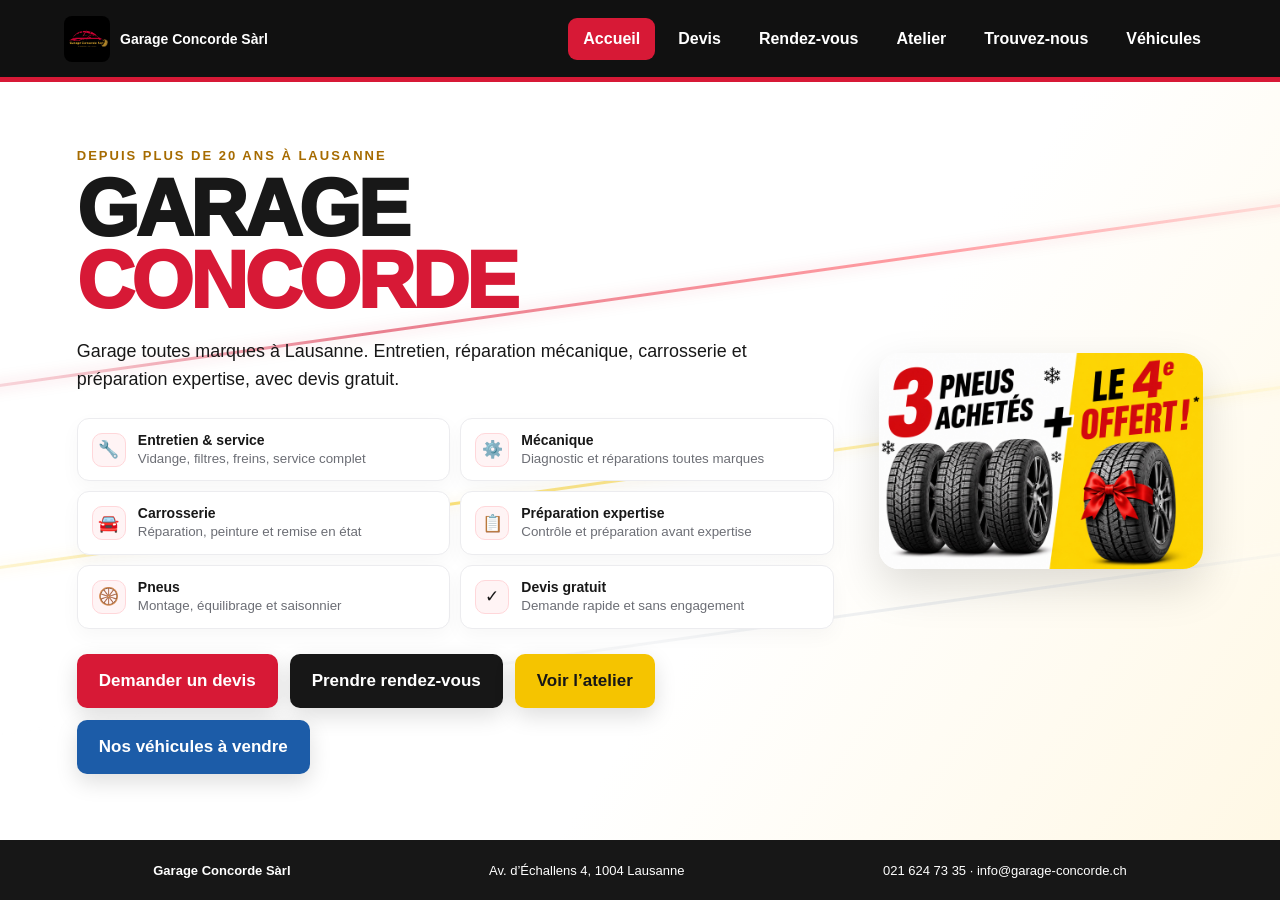
==== index.html @ 91798674 "Add files via upload" ====
<!doctype html>
<html lang="fr"><head><meta charset="utf-8"><meta name="viewport" content="width=device-width,initial-scale=1">
<title>Garage Concorde Sàrl | Lausanne</title><link rel="stylesheet" href="styles.css"></head>
<body>
<header class="site-header">
  <a class="brand" href="index.html"><img src="logo.jpeg" alt="Garage Concorde"><span>Garage Concorde Sàrl</span></a>
  <nav><a class="active" href="index.html">Accueil</a><a href="devis.html">Devis</a><a href="rendez-vous.html">Rendez-vous</a><a href="atelier.html">Atelier</a><a href="trouvez-nous.html">Trouvez-nous</a><a href="https://www.autoscout24.ch/fr/s/seller-1173342" target="_blank" rel="noopener">Véhicules</a></nav>
</header>

<main class="home">
  <section class="hero">
    <div class="light-lines" aria-hidden="true">
      <span class="light-line red-line"></span>
      <span class="light-line gold-line"></span>
      <span class="light-line white-line"></span>
    </div>

    <div class="hero-copy">
      <div class="kicker">DEPUIS PLUS DE 20 ANS À LAUSANNE</div>
      <h1>GARAGE <span>CONCORDE</span></h1>
      <p>Garage toutes marques à Lausanne. Entretien, réparation mécanique, carrosserie et préparation expertise, avec devis gratuit.</p>
      <div class="services-pro">
        <div class="service-pro"><span class="service-icon">🔧</span><div><strong>Entretien & service</strong><small>Vidange, filtres, freins, service complet</small></div></div>
        <div class="service-pro"><span class="service-icon">⚙️</span><div><strong>Mécanique</strong><small>Diagnostic et réparations toutes marques</small></div></div>
        <div class="service-pro"><span class="service-icon">🚘</span><div><strong>Carrosserie</strong><small>Réparation, peinture et remise en état</small></div></div>
        <div class="service-pro"><span class="service-icon">📋</span><div><strong>Préparation expertise</strong><small>Contrôle et préparation avant expertise</small></div></div>
        <div class="service-pro"><span class="service-icon">🛞</span><div><strong>Pneus</strong><small>Montage, équilibrage et saisonnier</small></div></div>
        <div class="service-pro"><span class="service-icon">✓</span><div><strong>Devis gratuit</strong><small>Demande rapide et sans engagement</small></div></div>
      </div>
      <div class="actions">
        <a class="big red" href="devis.html">Demander un devis</a>
        <a class="big dark" href="rendez-vous.html">Prendre rendez-vous</a>
        <a class="big gold" href="atelier.html">Voir l’atelier</a><a class="big autoscout" href="https://www.autoscout24.ch/fr/s/seller-1173342" target="_blank" rel="noopener">Nos véhicules à vendre</a>
      </div>
    </div>

    <aside class="promo"><img src="promo_pneus.jpeg" alt="Offre pneus"></aside>
  </section>
</main>

<footer><b>Garage Concorde Sàrl</b><span>Av. d’Échallens 4, 1004 Lausanne</span><span>021 624 73 35 · info@garage-concorde.ch</span></footer>
</body></html>
---- styles.css ----
*{box-sizing:border-box}html,body{margin:0;font-family:Arial,Helvetica,sans-serif;color:#181818;background:#fff}
.site-header{height:82px;display:flex;align-items:center;justify-content:space-between;padding:0 max(5vw,22px);background:#111;border-bottom:5px solid #d71936;position:relative;z-index:10}
.brand{display:flex;align-items:center;gap:10px;text-decoration:none;color:#fff;font-weight:800;font-size:14px}.brand img{width:46px;height:46px;object-fit:contain;border-radius:8px}.brand span{white-space:nowrap}
nav{display:flex;gap:8px}nav a{color:#fff;text-decoration:none;font-weight:800;padding:12px 15px;border-radius:9px;transition:.2s}nav a:hover,nav a.active{background:#d71936}
.home{min-height:calc(100vh - 142px);overflow:hidden}.hero{min-height:calc(100vh - 142px);position:relative;display:grid;grid-template-columns:minmax(0,1.4fr) minmax(240px,.6fr);gap:45px;align-items:center;padding:48px max(6vw,25px);background:linear-gradient(125deg,#fff 0%,#fff 60%,#fff8e5 100%)}
.hero-copy{position:relative;z-index:2;max-width:850px}.kicker{font-size:13px;letter-spacing:2px;color:#a66b00;font-weight:900;margin-bottom:10px}.hero h1{font-size:clamp(42px,6.2vw,88px);line-height:.9;margin:0 0 22px;font-weight:950;letter-spacing:-3px}.hero h1 span{display:block;color:#d71936}.hero p{font-size:clamp(16px,1.4vw,20px);line-height:1.55;max-width:760px}
.features{display:grid;grid-template-columns:repeat(2,minmax(160px,1fr));gap:10px;margin:25px 0}.features b{padding:13px 15px;background:#fff;border:1px solid #eee;border-radius:10px;box-shadow:0 6px 18px #0000000c}
.actions{display:flex;gap:12px;flex-wrap:wrap;margin-top:25px}.big{font-size:17px;font-weight:900;padding:17px 22px;border-radius:10px;text-decoration:none;box-shadow:0 8px 22px #0002;transition:.2s}.big:hover{transform:translateY(-2px)}.red{background:#d71936;color:#fff}.dark{background:#171717;color:#fff}.gold{background:#f5c400;color:#171717}
.promo{position:relative;z-index:2;display:flex;justify-content:center}.promo img{width:min(100%,390px);max-height:390px;object-fit:contain;border-radius:20px;box-shadow:0 18px 45px #0002;background:#fff}
.decor{position:absolute;inset:0;overflow:hidden;pointer-events:none;opacity:.09}.gear{position:absolute;font-size:130px;animation:spin 22s linear infinite}.gear-a{right:37%;top:7%}.gear-b{left:2%;bottom:0;font-size:90px;animation-direction:reverse}.wheel{position:absolute;width:115px;height:115px;border:15px solid #111;border-radius:50%;box-shadow:inset 0 0 0 5px #d71936;animation:spin 14s linear infinite}.wheel:after{content:"";position:absolute;inset:28px;border:7px dashed #111;border-radius:50%}.wheel-a{right:5%;bottom:4%}.wheel-b{right:30%;bottom:-40px;width:85px;height:85px}.wrench{position:absolute;right:45%;bottom:15%;font-size:75px;animation:sway 5s ease-in-out infinite}
@keyframes spin{to{transform:rotate(360deg)}}@keyframes sway{0%,100%{transform:rotate(-12deg)}50%{transform:rotate(12deg)}}
footer{min-height:60px;background:#171717;color:#fff;display:flex;align-items:center;justify-content:space-around;gap:20px;padding:16px 5vw;font-size:13px}
.page{padding:50px max(6vw,25px);min-height:calc(100vh - 142px)}.page h1{font-size:48px;margin:5px 0}.page h2{margin-top:48px;font-size:28px}.gallery{display:grid;gap:20px}.gallery.workshop{grid-template-columns:repeat(3,1fr)}.gallery.team{grid-template-columns:repeat(4,1fr)}.gallery img{width:100%;height:310px;object-fit:cover;border-radius:18px;box-shadow:0 10px 30px #0002}.gallery.team img{height:380px;object-position:center top}
@media(max-width:800px){
 .site-header{height:auto;min-height:76px;padding:10px 14px;align-items:flex-start}.brand span{font-size:11px}.brand img{width:38px;height:38px}nav{gap:2px;flex-wrap:wrap;justify-content:flex-end}nav a{font-size:12px;padding:8px 7px}
 .hero{grid-template-columns:1fr;gap:24px;padding:34px 20px;min-height:auto}.hero h1{font-size:49px;letter-spacing:-2px}.hero p{font-size:16px}.features{grid-template-columns:1fr 1fr}.features b{font-size:13px;padding:10px}.promo img{max-height:210px}.actions{display:grid;grid-template-columns:1fr}.big{text-align:center;font-size:16px;padding:16px}.decor{opacity:.055}
 footer{flex-direction:column;text-align:center}.gallery.workshop,.gallery.team{grid-template-columns:1fr 1fr}.gallery img,.gallery.team img{height:270px}
}
@media(max-width:480px){.brand span{display:none}.hero h1{font-size:43px}.gallery.workshop,.gallery.team{grid-template-columns:1fr}.gallery img,.gallery.team img{height:auto}}
@media(prefers-reduced-motion:reduce){.gear,.wheel,.wrench{animation:none}}


/* V4 - animation automobile professionnelle, discrète */
.pro-motion{position:absolute;inset:0;overflow:hidden;pointer-events:none;opacity:.10}
.rotor{position:absolute;border:8px solid #161616;border-radius:50%;box-shadow:
inset 0 0 0 8px #d71936,
inset 0 0 0 22px transparent,
0 0 0 1px rgba(0,0,0,.15);
animation:rotorSpin 28s linear infinite}
.rotor:before{content:"";position:absolute;inset:19%;border:4px dashed #161616;border-radius:50%}
.rotor:after{content:"";position:absolute;inset:39%;background:#161616;border-radius:50%}
.rotor span{position:absolute;left:50%;top:50%;width:74%;height:5px;background:#161616;transform:translate(-50%,-50%)}
.rotor-one{width:260px;height:260px;right:35%;top:8%}
.rotor-two{width:160px;height:160px;left:2%;bottom:5%;animation-direction:reverse;animation-duration:34s}
.diag-line{position:absolute;left:-20%;right:-20%;top:61%;height:2px;background:linear-gradient(90deg,transparent,#d71936,#f5c400,#d71936,transparent);animation:scanMove 9s ease-in-out infinite}
.pulse{position:absolute;width:9px;height:9px;border-radius:50%;background:#d71936;box-shadow:0 0 0 0 rgba(215,25,54,.28);animation:pulse 4s ease-out infinite}
.p1{right:27%;top:34%}.p2{right:43%;top:70%;animation-delay:1.4s}.p3{left:18%;top:22%;animation-delay:2.6s}
@keyframes rotorSpin{to{transform:rotate(360deg)}}
@keyframes scanMove{0%,100%{transform:translateY(-45px);opacity:.25}50%{transform:translateY(45px);opacity:.7}}
@keyframes pulse{0%{box-shadow:0 0 0 0 rgba(215,25,54,.32)}70%{box-shadow:0 0 0 35px rgba(215,25,54,0)}100%{box-shadow:0 0 0 0 rgba(215,25,54,0)}}

.video-note{color:#666;max-width:800px}
.video-grid{display:grid;grid-template-columns:repeat(3,1fr);gap:18px;margin-top:18px}
.video-placeholder{min-height:250px;border-radius:18px;background:linear-gradient(145deg,#151515,#292929);color:#fff;display:flex;flex-direction:column;align-items:center;justify-content:center;gap:9px;box-shadow:0 10px 28px #0002}
.video-placeholder .play{width:64px;height:64px;border-radius:50%;display:grid;place-items:center;background:#d71936;font-size:23px;padding-left:4px}
.video-placeholder span{font-size:13px;color:#ccc}
@media(max-width:800px){
  .pro-motion{opacity:.05}
  .rotor-one{width:180px;height:180px;right:-35px;top:11%}
  .rotor-two{width:110px;height:110px;left:-25px;bottom:10%}
  .video-grid{grid-template-columns:1fr}
}
@media(prefers-reduced-motion:reduce){
  .rotor,.diag-line,.pulse{animation:none}
}

.social-card{text-decoration:none;transition:transform .25s ease,box-shadow .25s ease}
.social-card:hover{transform:translateY(-5px);box-shadow:0 16px 36px #0004}
.social-videos{grid-template-columns:repeat(4,1fr)}
@media(max-width:1050px){.social-videos{grid-template-columns:repeat(2,1fr)}}
@media(max-width:650px){.social-videos{grid-template-columns:1fr}.video-placeholder{min-height:210px}}

/* V6 - circuit automobile discret */
.pro-motion{display:none!important}
.circuit-motion{position:absolute;inset:0;pointer-events:none;overflow:hidden;opacity:.12}
.track-svg{position:absolute;inset:0;width:100%;height:100%}
.track-shadow{fill:none;stroke:#111;stroke-width:22;stroke-linecap:round;opacity:.16}
.track-line{fill:none;stroke:#d71936;stroke-width:3;stroke-dasharray:12 18;stroke-linecap:round}
.mini-car{position:absolute;font-size:30px;filter:grayscale(.25);opacity:.78}
.car1{animation:circuitCar1 18s linear infinite}
.car2{animation:circuitCar2 23s linear infinite}
.car3{animation:circuitCar3 28s linear infinite}
@keyframes circuitCar1{
  0%{left:2%;top:69%;transform:rotate(-18deg)}
  25%{left:24%;top:35%;transform:rotate(-10deg)}
  50%{left:48%;top:54%;transform:rotate(18deg)}
  75%{left:70%;top:75%;transform:rotate(-8deg)}
  100%{left:94%;top:31%;transform:rotate(-24deg)}
}
@keyframes circuitCar2{
  0%{left:8%;top:72%;transform:rotate(-18deg)}
  25%{left:30%;top:38%;transform:rotate(-7deg)}
  50%{left:53%;top:57%;transform:rotate(17deg)}
  75%{left:74%;top:72%;transform:rotate(-10deg)}
  100%{left:96%;top:30%;transform:rotate(-25deg)}
}
@keyframes circuitCar3{
  0%{left:0;top:74%;transform:rotate(-20deg)}
  25%{left:20%;top:39%;transform:rotate(-6deg)}
  50%{left:45%;top:53%;transform:rotate(15deg)}
  75%{left:68%;top:77%;transform:rotate(-7deg)}
  100%{left:92%;top:33%;transform:rotate(-23deg)}
}
@media(max-width:800px){
  .circuit-motion{opacity:.07}
  .mini-car{font-size:22px}
}
@media(prefers-reduced-motion:reduce){
  .mini-car{animation:none}
}


/* V7 - optimisation téléphone */
@media(max-width:700px){
  body{overflow-x:hidden}
  .site-header{
    position:sticky;top:0;
    padding:10px 12px;
    min-height:72px;
    display:grid;
    grid-template-columns:auto 1fr;
    gap:10px;
    align-items:center
  }
  .brand{gap:8px}
  .brand img{width:40px;height:40px}
  .brand span{font-size:11px;line-height:1.1}
  nav{
    display:flex;
    gap:4px;
    overflow-x:auto;
    white-space:nowrap;
    padding-bottom:2px;
    -webkit-overflow-scrolling:touch
  }
  nav::-webkit-scrollbar{display:none}
  nav a{
    flex:0 0 auto;
    font-size:11px;
    padding:8px 9px;
    border-radius:8px
  }

  .hero{
    display:block;
    min-height:auto;
    padding:24px 16px 120px;
    background:linear-gradient(145deg,#fff 0%,#fff 78%,#fff4cf 100%)
  }
  .hero-copy{max-width:none}
  .kicker{font-size:11px;letter-spacing:1.2px}
  .hero h1{
    font-size:42px;
    line-height:.94;
    letter-spacing:-1.6px;
    margin:8px 0 16px
  }
  .hero p{font-size:15px;line-height:1.45}
  .features{
    grid-template-columns:1fr 1fr;
    gap:8px;
    margin:18px 0
  }
  .features b{
    font-size:12px;
    padding:10px 8px;
    border-radius:8px
  }
  .actions{
    display:grid;
    grid-template-columns:1fr;
    gap:10px;
    margin-top:18px
  }
  .big{
    width:100%;
    text-align:center;
    font-size:15px;
    padding:15px 14px
  }
  .promo{
    margin-top:20px
  }
  .promo img{
    width:100%;
    max-height:220px;
    object-fit:contain
  }

  .circuit-motion{opacity:.04}
  .mini-car{font-size:18px}

  footer{
    flex-direction:column;
    text-align:center;
    gap:8px;
    padding:18px 14px;
    font-size:12px
  }

  .page,
  .quote-wrap,
  .booking-wrap,
  .find-wrap{
    padding:28px 14px!important
  }

  .page h1,
  .quote-card h1,
  .booking-card h1{
    font-size:38px!important
  }
  .page h2{font-size:24px}

  .gallery.workshop,
  .gallery.team{
    grid-template-columns:1fr!important
  }
  .gallery img,
  .gallery.team img{
    height:auto!important;
    max-height:none;
    object-fit:cover
  }

  .video-grid,
  .social-videos{
    grid-template-columns:1fr!important
  }

  .quote-grid,
  .booking-grid,
  .find-grid{
    grid-template-columns:1fr!important
  }

  .quote-card,
  .info-card,
  .booking-card,
  .contact-card,
  .social-card-box{
    padding:20px!important
  }

  .form-grid{
    grid-template-columns:1fr!important
  }
  .field.full{grid-column:auto!important}

  input,textarea,select{
    font-size:16px!important
  }

  .map-card iframe{
    height:300px!important
  }

  .social-links{gap:10px}
  .social-link{
    padding:14px 15px!important;
    font-size:14px
  }
}

@media(max-width:420px){
  .site-header{
    grid-template-columns:1fr;
    align-items:start
  }
  .brand span{display:block}
  nav{width:100%}
  .hero h1{font-size:36px}
  .features{grid-template-columns:1fr}
  .promo img{max-height:190px}
}


/* V8 - prestations professionnelles, lignes lumineuses et AutoScout24 */
.circuit-motion,.mini-car,.track-svg{display:none!important}
.light-lines{position:absolute;inset:0;overflow:hidden;pointer-events:none;z-index:0}
.light-line{position:absolute;left:-15%;width:130%;height:3px;border-radius:999px;filter:blur(.2px);opacity:.55;transform:rotate(-8deg);animation:glideLine 9s ease-in-out infinite}
.red-line{top:28%;background:linear-gradient(90deg,transparent,#d71936,#ff4b55,transparent);box-shadow:0 0 15px rgba(215,25,54,.45)}
.gold-line{top:52%;background:linear-gradient(90deg,transparent,#f5c400,#ffe46c,transparent);box-shadow:0 0 15px rgba(245,196,0,.38);animation-delay:1.8s}
.white-line{top:74%;background:linear-gradient(90deg,transparent,#fff,#dfe3e8,transparent);box-shadow:0 0 18px rgba(255,255,255,.8);animation-delay:3.2s}
@keyframes glideLine{
  0%,100%{transform:translateX(-3%) rotate(-8deg);opacity:.25}
  50%{transform:translateX(3%) rotate(-8deg);opacity:.62}
}
.services-pro{display:grid;grid-template-columns:repeat(2,minmax(0,1fr));gap:10px;margin:24px 0}
.service-pro{display:flex;gap:12px;align-items:center;background:#fff;border:1px solid #ececef;border-radius:12px;padding:13px 14px;box-shadow:0 7px 20px rgba(0,0,0,.035)}
.service-pro strong{display:block;font-size:14px}
.service-pro small{display:block;color:#6c6e75;margin-top:3px;line-height:1.25}
.service-icon{width:34px;height:34px;min-width:34px;border-radius:10px;display:grid;place-items:center;background:#fff4f5;border:1px solid #ffd7da;font-size:17px}
.autoscout{background:#1c5ca8;color:#fff}
.success-message{background:#eaf8ee;border:1px solid #9bd5aa;color:#1f6c34;border-radius:10px;padding:15px 17px;margin:16px 0;font-weight:800}

@media(max-width:700px){
  .light-line{height:2px;opacity:.24}
  .services-pro{grid-template-columns:1fr}
  .service-pro{padding:11px 12px}
  .service-pro strong{font-size:13px}
  .service-pro small{font-size:11px}
  .service-icon{width:31px;height:31px;min-width:31px;font-size:15px}
  .autoscout{width:100%;text-align:center}
}
@media(prefers-reduced-motion:reduce){
  .light-line{animation:none}
}
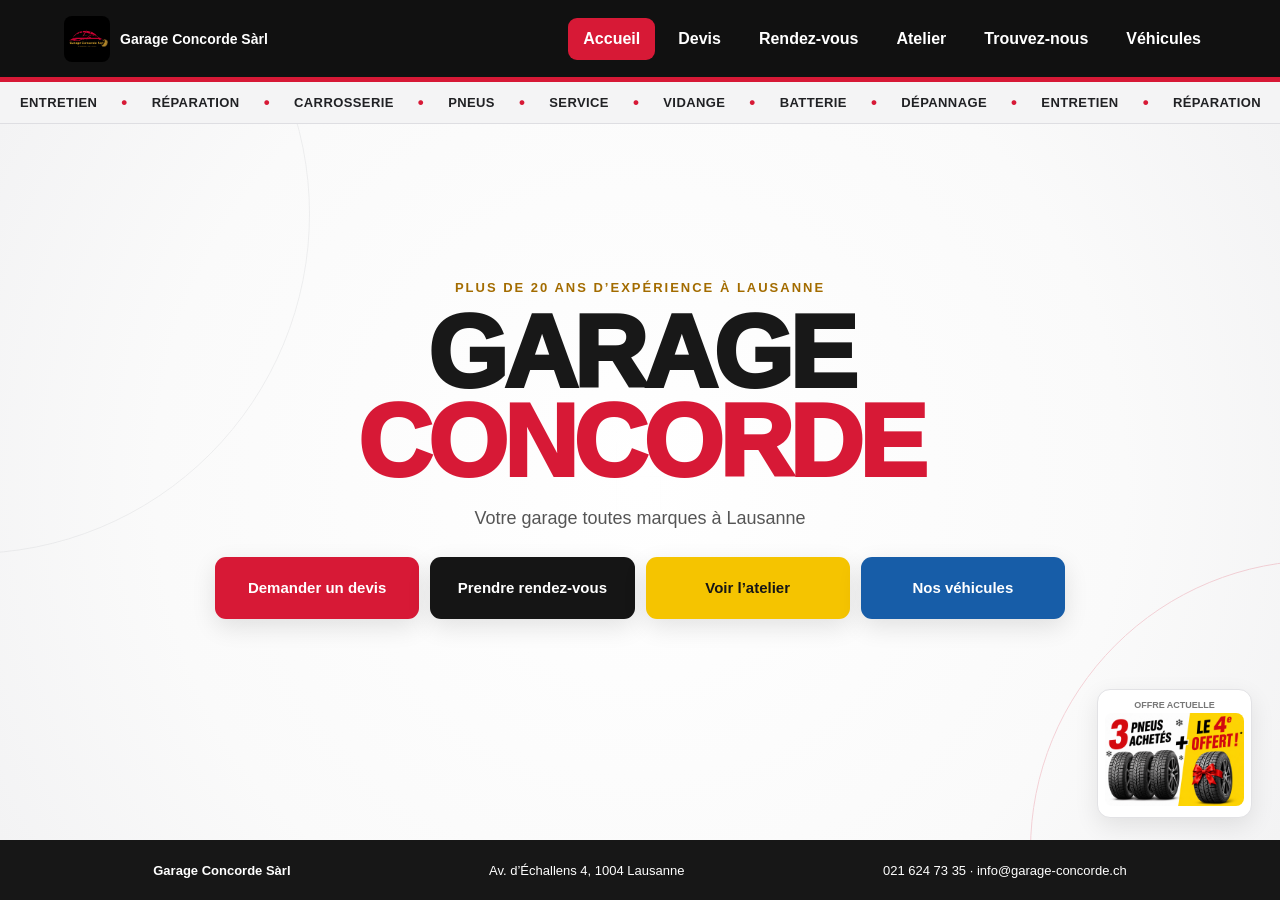
==== commit a5bdefbe: "Add files via upload" ====
--- a/index.html
+++ b/index.html
@@ -7,36 +7,44 @@
   <nav><a class="active" href="index.html">Accueil</a><a href="devis.html">Devis</a><a href="rendez-vous.html">Rendez-vous</a><a href="atelier.html">Atelier</a><a href="trouvez-nous.html">Trouvez-nous</a><a href="https://www.autoscout24.ch/fr/s/seller-1173342" target="_blank" rel="noopener">Véhicules</a></nav>
 </header>
 
-<main class="home">
-  <section class="hero">
-    <div class="light-lines" aria-hidden="true">
-      <span class="light-line red-line"></span>
-      <span class="light-line gold-line"></span>
-      <span class="light-line white-line"></span>
+
+<main class="home-v9">
+  <div class="service-ticker" aria-label="Prestations Garage Concorde">
+    <div class="ticker-track">
+      <span>Entretien</span><i>•</i><span>Réparation</span><i>•</i><span>Carrosserie</span><i>•</i>
+      <span>Pneus</span><i>•</i><span>Service</span><i>•</i><span>Vidange</span><i>•</i>
+      <span>Batterie</span><i>•</i><span>Dépannage</span><i>•</i>
+      <span>Entretien</span><i>•</i><span>Réparation</span><i>•</i><span>Carrosserie</span><i>•</i>
+      <span>Pneus</span><i>•</i><span>Service</span><i>•</i><span>Vidange</span><i>•</i>
+      <span>Batterie</span><i>•</i><span>Dépannage</span>
+    </div>
+  </div>
+
+  <section class="hero-v9">
+    <div class="pro-bg" aria-hidden="true">
+      <div class="arc arc1"></div><div class="arc arc2"></div>
+      <div class="grid-glow"></div>
     </div>
 
-    <div class="hero-copy">
-      <div class="kicker">DEPUIS PLUS DE 20 ANS À LAUSANNE</div>
+    <div class="hero-center">
+      <div class="experience">PLUS DE 20 ANS D’EXPÉRIENCE À LAUSANNE</div>
       <h1>GARAGE <span>CONCORDE</span></h1>
-      <p>Garage toutes marques à Lausanne. Entretien, réparation mécanique, carrosserie et préparation expertise, avec devis gratuit.</p>
-      <div class="services-pro">
-        <div class="service-pro"><span class="service-icon">🔧</span><div><strong>Entretien & service</strong><small>Vidange, filtres, freins, service complet</small></div></div>
-        <div class="service-pro"><span class="service-icon">⚙️</span><div><strong>Mécanique</strong><small>Diagnostic et réparations toutes marques</small></div></div>
-        <div class="service-pro"><span class="service-icon">🚘</span><div><strong>Carrosserie</strong><small>Réparation, peinture et remise en état</small></div></div>
-        <div class="service-pro"><span class="service-icon">📋</span><div><strong>Préparation expertise</strong><small>Contrôle et préparation avant expertise</small></div></div>
-        <div class="service-pro"><span class="service-icon">🛞</span><div><strong>Pneus</strong><small>Montage, équilibrage et saisonnier</small></div></div>
-        <div class="service-pro"><span class="service-icon">✓</span><div><strong>Devis gratuit</strong><small>Demande rapide et sans engagement</small></div></div>
-      </div>
-      <div class="actions">
-        <a class="big red" href="devis.html">Demander un devis</a>
-        <a class="big dark" href="rendez-vous.html">Prendre rendez-vous</a>
-        <a class="big gold" href="atelier.html">Voir l’atelier</a><a class="big autoscout" href="https://www.autoscout24.ch/fr/s/seller-1173342" target="_blank" rel="noopener">Nos véhicules à vendre</a>
+      <p>Votre garage toutes marques à Lausanne</p>
+      <div class="main-actions">
+        <a class="main-btn red" href="devis.html">Demander un devis</a>
+        <a class="main-btn black" href="rendez-vous.html">Prendre rendez-vous</a>
+        <a class="main-btn gold" href="atelier.html">Voir l’atelier</a>
+        <a class="main-btn blue" href="https://www.autoscout24.ch/fr/s/seller-1173342" target="_blank" rel="noopener">Nos véhicules</a>
       </div>
     </div>
 
-    <aside class="promo"><img src="promo_pneus.jpeg" alt="Offre pneus"></aside>
+    <aside class="promo-v9">
+      <span>OFFRE ACTUELLE</span>
+      <img src="promo_pneus.jpeg" alt="Promotion Garage Concorde">
+    </aside>
   </section>
 </main>
 
+
 <footer><b>Garage Concorde Sàrl</b><span>Av. d’Échallens 4, 1004 Lausanne</span><span>021 624 73 35 · info@garage-concorde.ch</span></footer>
 </body></html>
--- a/styles.css
+++ b/styles.css
@@ -297,3 +297,53 @@
 @media(prefers-reduced-motion:reduce){
   .light-line{animation:none}
 }
+
+/* V9 - accueil centré professionnel */
+.home-v9{background:#fff;min-height:calc(100vh - 142px);overflow:hidden}
+.service-ticker{height:42px;background:#f4f4f5;border-bottom:1px solid #dedee2;overflow:hidden;display:flex;align-items:center;white-space:nowrap}
+.ticker-track{display:inline-flex;align-items:center;gap:24px;min-width:max-content;padding-left:20px;animation:tickerMove 28s linear infinite;font-size:13px;font-weight:900;color:#202124;text-transform:uppercase;letter-spacing:.4px}
+.ticker-track i{font-style:normal;color:#d71936;font-size:17px}
+@keyframes tickerMove{from{transform:translateX(0)}to{transform:translateX(-50%)}}
+
+.hero-v9{position:relative;min-height:calc(100vh - 184px);display:flex;align-items:center;justify-content:center;padding:45px 25px 110px;background:radial-gradient(circle at center,#fff 0%,#fafafa 66%,#f3f3f4 100%);overflow:hidden}
+.hero-center{position:relative;z-index:3;text-align:center;width:min(850px,100%)}
+.experience{color:#a36c00;font-size:13px;font-weight:900;letter-spacing:2px;margin-bottom:14px}
+.hero-center h1{font-size:clamp(58px,8vw,105px);line-height:.86;margin:0;letter-spacing:-4px;font-weight:950}
+.hero-center h1 span{display:block;color:#d71936}
+.hero-center p{font-size:18px;color:#555;margin:22px 0 28px}
+.main-actions{display:grid;grid-template-columns:repeat(4,1fr);gap:11px}
+.main-btn{display:grid;place-items:center;min-height:62px;border-radius:11px;padding:12px 14px;font-size:15px;font-weight:900;text-decoration:none;box-shadow:0 8px 25px rgba(0,0,0,.11);transition:.2s}
+.main-btn:hover{transform:translateY(-3px)}
+.main-btn.red{background:#d71936;color:#fff}.main-btn.black{background:#151515;color:#fff}.main-btn.gold{background:#f5c400;color:#161616}.main-btn.blue{background:#175da8;color:#fff}
+
+.pro-bg{position:absolute;inset:0;pointer-events:none;opacity:.18}
+.arc{position:absolute;border:1px solid #aeb1b6;border-radius:50%}
+.arc1{width:680px;height:680px;left:-370px;top:-250px}
+.arc2{width:580px;height:580px;right:-330px;bottom:-300px;border-color:#d71936}
+.grid-glow{position:absolute;inset:0;background-image:linear-gradient(rgba(0,0,0,.025) 1px,transparent 1px),linear-gradient(90deg,rgba(0,0,0,.025) 1px,transparent 1px);background-size:44px 44px;mask-image:radial-gradient(circle at center,#000,transparent 75%)}
+
+.promo-v9{position:absolute;right:28px;bottom:22px;z-index:4;width:155px;background:#fff;border:1px solid #e2e2e5;border-radius:13px;padding:7px;box-shadow:0 8px 25px rgba(0,0,0,.09)}
+.promo-v9 span{display:block;font-size:9px;font-weight:900;color:#777;text-align:center;padding:3px}
+.promo-v9 img{width:100%;max-height:125px;object-fit:contain;border-radius:8px}
+
+.light-lines,.services-pro,.circuit-motion{display:none!important}
+
+@media(max-width:850px){
+ .service-ticker{height:38px}.ticker-track{font-size:11px;gap:18px;animation-duration:24s}
+ .hero-v9{min-height:calc(100vh - 150px);padding:34px 16px 150px}
+ .experience{font-size:10px;letter-spacing:1.2px}
+ .hero-center h1{font-size:58px;letter-spacing:-2.5px}
+ .hero-center p{font-size:15px;margin:16px 0 22px}
+ .main-actions{grid-template-columns:1fr 1fr;gap:9px}
+ .main-btn{min-height:56px;font-size:13px;padding:10px}
+ .promo-v9{right:50%;transform:translateX(50%);bottom:14px;width:125px}
+ .promo-v9 img{max-height:90px}
+ .pro-bg{opacity:.11}
+}
+@media(max-width:430px){
+ .hero-center h1{font-size:49px}
+ .main-actions{grid-template-columns:1fr}
+ .main-btn{min-height:50px}
+ .hero-v9{padding-bottom:145px}
+}
+@media(prefers-reduced-motion:reduce){.ticker-track{animation:none}}
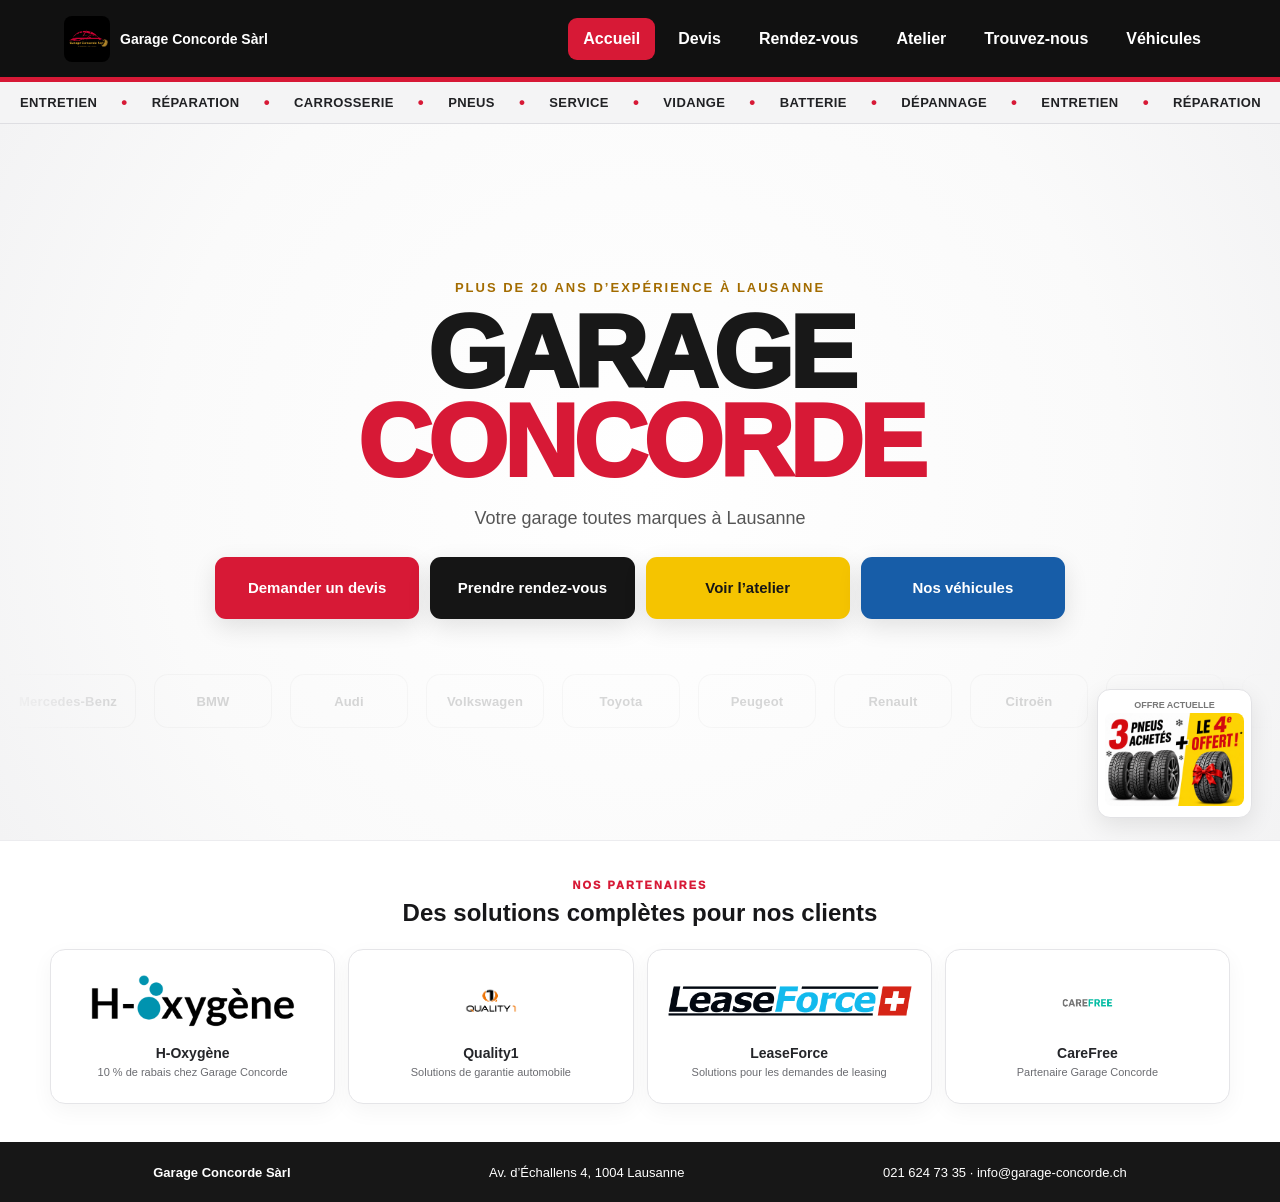
==== commit 440e60a7: "Add files via upload" ====
--- a/index.html
+++ b/index.html
@@ -21,9 +21,17 @@
   </div>
 
   <section class="hero-v9">
-    <div class="pro-bg" aria-hidden="true">
-      <div class="arc arc1"></div><div class="arc arc2"></div>
-      <div class="grid-glow"></div>
+    <div class="brand-motion" aria-hidden="true">
+      <div class="brand-track">
+        <span>Mercedes-Benz</span><span>BMW</span><span>Audi</span><span>Volkswagen</span>
+        <span>Toyota</span><span>Peugeot</span><span>Renault</span><span>Citroën</span>
+        <span>Ford</span><span>Opel</span><span>Volvo</span><span>Škoda</span>
+        <span>SEAT</span><span>Fiat</span><span>Honda</span><span>Mazda</span>
+        <span>Mercedes-Benz</span><span>BMW</span><span>Audi</span><span>Volkswagen</span>
+        <span>Toyota</span><span>Peugeot</span><span>Renault</span><span>Citroën</span>
+        <span>Ford</span><span>Opel</span><span>Volvo</span><span>Škoda</span>
+        <span>SEAT</span><span>Fiat</span><span>Honda</span><span>Mazda</span>
+      </div>
     </div>
 
     <div class="hero-center">
@@ -43,6 +51,34 @@
       <img src="promo_pneus.jpeg" alt="Promotion Garage Concorde">
     </aside>
   </section>
+
+<section class="partners-section">
+  <div class="partners-inner">
+    <div class="partners-title">
+      <span>NOS PARTENAIRES</span>
+      <h2>Des solutions complètes pour nos clients</h2>
+    </div>
+    <div class="partner-grid">
+      <div class="partner-card">
+        <img src="h-oxygene.png" alt="H-Oxygène">
+        <p><strong>H-Oxygène</strong><br><span>10 % de rabais chez Garage Concorde</span></p>
+      </div>
+      <div class="partner-card">
+        <img src="quality1.png" alt="Quality1">
+        <p><strong>Quality1</strong><br><span>Solutions de garantie automobile</span></p>
+      </div>
+      <div class="partner-card">
+        <img src="leaseforce.png" alt="LeaseForce">
+        <p><strong>LeaseForce</strong><br><span>Solutions pour les demandes de leasing</span></p>
+      </div>
+      <div class="partner-card">
+        <img src="carefree.png" alt="CareFree">
+        <p><strong>CareFree</strong><br><span>Partenaire Garage Concorde</span></p>
+      </div>
+    </div>
+  </div>
+</section>
+
 </main>
 
 
--- a/styles.css
+++ b/styles.css
@@ -347,3 +347,92 @@
  .hero-v9{padding-bottom:145px}
 }
 @media(prefers-reduced-motion:reduce){.ticker-track{animation:none}}
+
+
+/* V10 - marques automobiles discrètes en arrière-plan */
+.pro-bg{display:none!important}
+.brand-motion{
+  position:absolute;
+  left:0;right:0;
+  bottom:88px;
+  height:78px;
+  overflow:hidden;
+  pointer-events:none;
+  z-index:1;
+  opacity:.18;
+  mask-image:linear-gradient(90deg,transparent 0,#000 10%,#000 90%,transparent 100%);
+  -webkit-mask-image:linear-gradient(90deg,transparent 0,#000 10%,#000 90%,transparent 100%);
+}
+.brand-track{
+  display:flex;
+  align-items:center;
+  gap:18px;
+  width:max-content;
+  animation:brandScroll 42s linear infinite;
+}
+.brand-track span{
+  display:inline-grid;
+  place-items:center;
+  min-width:118px;
+  height:54px;
+  padding:0 18px;
+  border:1px solid rgba(20,20,20,.16);
+  border-radius:14px;
+  background:rgba(255,255,255,.62);
+  color:#26272a;
+  font-size:13px;
+  font-weight:900;
+  letter-spacing:.2px;
+  box-shadow:0 4px 12px rgba(0,0,0,.03);
+  backdrop-filter:blur(3px);
+}
+@keyframes brandScroll{
+  from{transform:translateX(0)}
+  to{transform:translateX(-50%)}
+}
+
+@media(max-width:850px){
+  .brand-motion{
+    bottom:105px;
+    height:58px;
+    opacity:.12;
+  }
+  .brand-track{gap:12px;animation-duration:36s}
+  .brand-track span{
+    min-width:92px;
+    height:42px;
+    padding:0 12px;
+    font-size:11px;
+    border-radius:11px;
+  }
+}
+@media(max-width:430px){
+  .brand-motion{bottom:112px;opacity:.10}
+}
+@media(prefers-reduced-motion:reduce){
+  .brand-track{animation:none}
+}
+
+/* V11 - partenaires */
+.partners-section{background:#fff;border-top:1px solid #ececef;padding:34px 22px 38px}
+.partners-inner{max-width:1180px;margin:0 auto}
+.partners-title{text-align:center;margin-bottom:22px}
+.partners-title>span{font-size:11px;font-weight:950;letter-spacing:2px;color:#d71936}
+.partners-title h2{font-size:24px;margin:6px 0 0;color:#171719}
+.partner-grid{display:grid;grid-template-columns:repeat(4,1fr);gap:13px}
+.partner-card{min-height:155px;background:#fff;border:1px solid #e5e5e8;border-radius:15px;padding:17px;display:flex;flex-direction:column;align-items:center;justify-content:center;text-align:center;box-shadow:0 7px 22px rgba(0,0,0,.045)}
+.partner-card img{width:100%;height:58px;object-fit:contain;margin-bottom:13px}
+.partner-card p{margin:0;font-size:13px;line-height:1.35;color:#242529}
+.partner-card p strong{font-size:14px}
+.partner-card p span{font-size:11px;color:#6b6c71}
+@media(max-width:800px){
+ .partner-grid{grid-template-columns:1fr 1fr}
+ .partners-section{padding:28px 15px 32px}
+ .partners-title h2{font-size:20px}
+}
+@media(max-width:430px){
+ .partner-card{min-height:130px;padding:12px}
+ .partner-card img{height:42px}
+ .partner-card p strong{font-size:12px}
+ .partner-card p span{font-size:10px}
+}
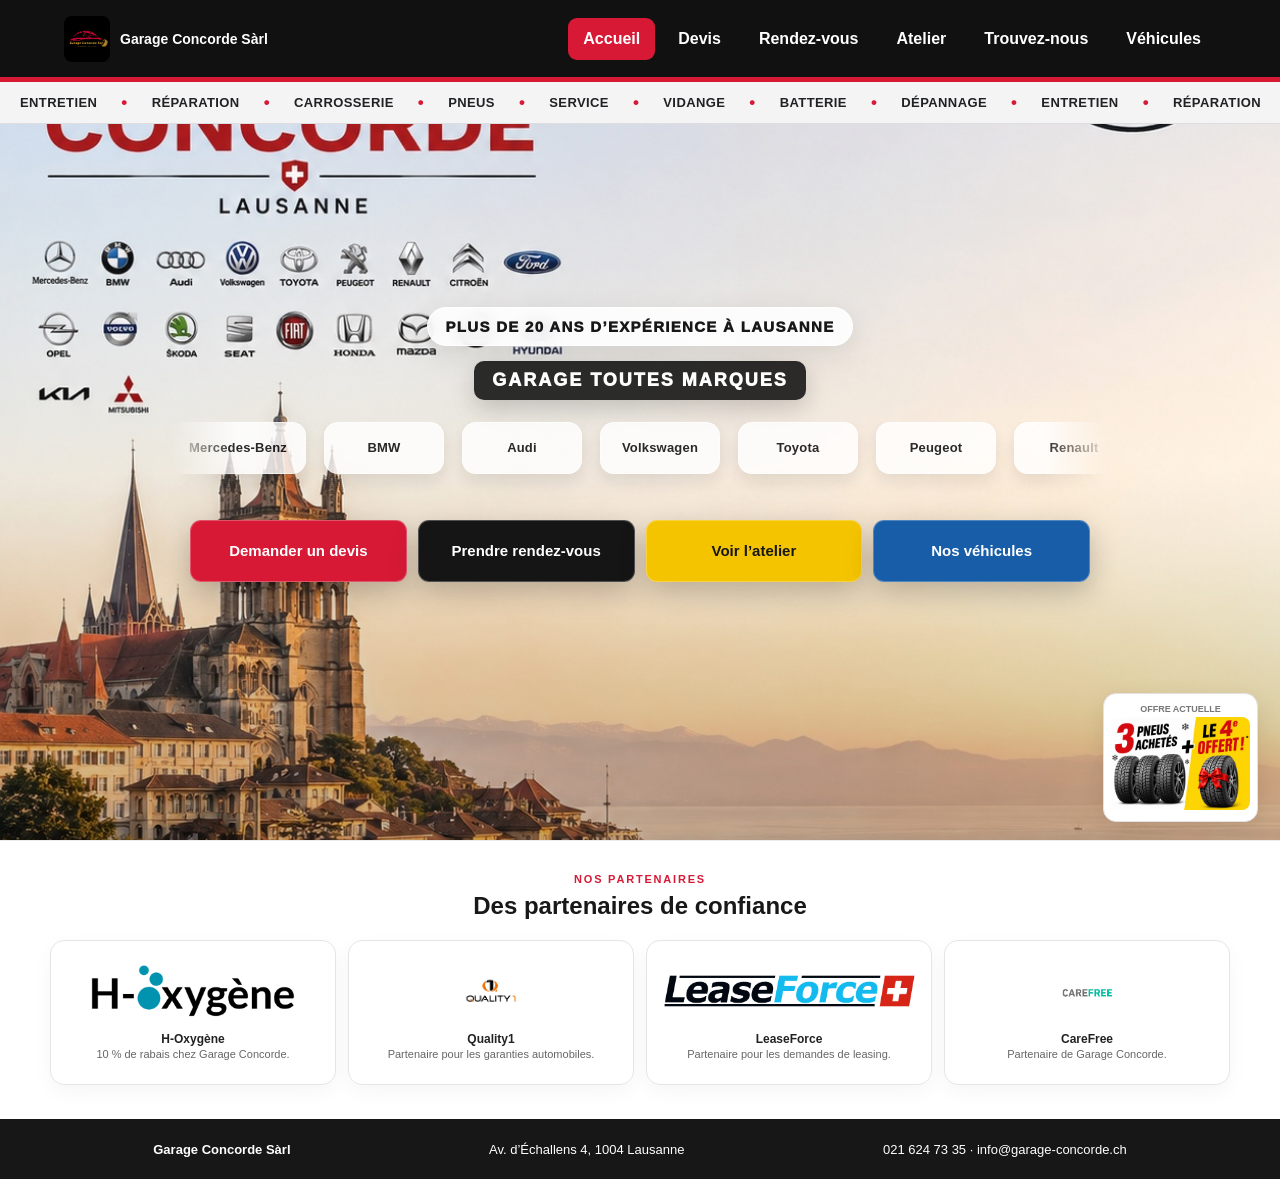
==== commit 406568b6: "Add files via upload" ====
--- a/index.html
+++ b/index.html
@@ -20,25 +20,30 @@
     </div>
   </div>
 
-  <section class="hero-v9">
-    <div class="brand-motion" aria-hidden="true">
-      <div class="brand-track">
-        <span>Mercedes-Benz</span><span>BMW</span><span>Audi</span><span>Volkswagen</span>
-        <span>Toyota</span><span>Peugeot</span><span>Renault</span><span>Citroën</span>
-        <span>Ford</span><span>Opel</span><span>Volvo</span><span>Škoda</span>
-        <span>SEAT</span><span>Fiat</span><span>Honda</span><span>Mazda</span>
-        <span>Mercedes-Benz</span><span>BMW</span><span>Audi</span><span>Volkswagen</span>
-        <span>Toyota</span><span>Peugeot</span><span>Renault</span><span>Citroën</span>
-        <span>Ford</span><span>Opel</span><span>Volvo</span><span>Škoda</span>
-        <span>SEAT</span><span>Fiat</span><span>Honda</span><span>Mazda</span>
+  <section class="hero-v12">
+    <div class="hero-photo" aria-hidden="true"></div>
+    <div class="hero-shade" aria-hidden="true"></div>
+
+    <div class="hero-center hero-center-v12">
+      <div class="experience-v12">PLUS DE 20 ANS D’EXPÉRIENCE À LAUSANNE</div>
+      <div class="all-brands">GARAGE TOUTES MARQUES</div>
+
+      <div class="brand-motion brand-motion-v12" aria-label="Toutes marques automobiles">
+        <div class="brand-track">
+          <span>Mercedes-Benz</span><span>BMW</span><span>Audi</span><span>Volkswagen</span>
+          <span>Toyota</span><span>Peugeot</span><span>Renault</span><span>Citroën</span>
+          <span>Ford</span><span>Opel</span><span>Volvo</span><span>Škoda</span>
+          <span>SEAT</span><span>Fiat</span><span>Honda</span><span>Mazda</span>
+          <span>Nissan</span><span>Hyundai</span><span>Kia</span><span>Mitsubishi</span>
+          <span>Mercedes-Benz</span><span>BMW</span><span>Audi</span><span>Volkswagen</span>
+          <span>Toyota</span><span>Peugeot</span><span>Renault</span><span>Citroën</span>
+          <span>Ford</span><span>Opel</span><span>Volvo</span><span>Škoda</span>
+          <span>SEAT</span><span>Fiat</span><span>Honda</span><span>Mazda</span>
+          <span>Nissan</span><span>Hyundai</span><span>Kia</span><span>Mitsubishi</span>
+        </div>
       </div>
-    </div>
 
-    <div class="hero-center">
-      <div class="experience">PLUS DE 20 ANS D’EXPÉRIENCE À LAUSANNE</div>
-      <h1>GARAGE <span>CONCORDE</span></h1>
-      <p>Votre garage toutes marques à Lausanne</p>
-      <div class="main-actions">
+      <div class="main-actions main-actions-v12">
         <a class="main-btn red" href="devis.html">Demander un devis</a>
         <a class="main-btn black" href="rendez-vous.html">Prendre rendez-vous</a>
         <a class="main-btn gold" href="atelier.html">Voir l’atelier</a>
@@ -46,40 +51,19 @@
       </div>
     </div>
 
-    <aside class="promo-v9">
+    <aside class="promo-v9 promo-v12">
       <span>OFFRE ACTUELLE</span>
       <img src="promo_pneus.jpeg" alt="Promotion Garage Concorde">
     </aside>
   </section>
-
-<section class="partners-section">
-  <div class="partners-inner">
-    <div class="partners-title">
-      <span>NOS PARTENAIRES</span>
-      <h2>Des solutions complètes pour nos clients</h2>
-    </div>
-    <div class="partner-grid">
-      <div class="partner-card">
-        <img src="h-oxygene.png" alt="H-Oxygène">
-        <p><strong>H-Oxygène</strong><br><span>10 % de rabais chez Garage Concorde</span></p>
-      </div>
-      <div class="partner-card">
-        <img src="quality1.png" alt="Quality1">
-        <p><strong>Quality1</strong><br><span>Solutions de garantie automobile</span></p>
-      </div>
-      <div class="partner-card">
-        <img src="leaseforce.png" alt="LeaseForce">
-        <p><strong>LeaseForce</strong><br><span>Solutions pour les demandes de leasing</span></p>
-      </div>
-      <div class="partner-card">
-        <img src="carefree.png" alt="CareFree">
-        <p><strong>CareFree</strong><br><span>Partenaire Garage Concorde</span></p>
-      </div>
-    </div>
-  </div>
-</section>
-
-</main>
+<section class="partners-section"><div class="partners-inner">
+<div class="partners-title"><span>NOS PARTENAIRES</span><h2>Des partenaires de confiance</h2></div>
+<div class="partner-grid">
+<div class="partner-card"><img src="h-oxygene.png" alt="H-Oxygène"><p><strong>H-Oxygène</strong><br>10 % de rabais chez Garage Concorde.</p></div>
+<div class="partner-card"><img src="quality1.png" alt="Quality1"><p><strong>Quality1</strong><br>Partenaire pour les garanties automobiles.</p></div>
+<div class="partner-card"><img src="leaseforce.png" alt="LeaseForce"><p><strong>LeaseForce</strong><br>Partenaire pour les demandes de leasing.</p></div>
+<div class="partner-card"><img src="carefree.png" alt="CareFree"><p><strong>CareFree</strong><br>Partenaire de Garage Concorde.</p></div>
+</div></div></section></main>
 
 
 <footer><b>Garage Concorde Sàrl</b><span>Av. d’Échallens 4, 1004 Lausanne</span><span>021 624 73 35 · info@garage-concorde.ch</span></footer>
--- a/styles.css
+++ b/styles.css
@@ -413,26 +413,145 @@
   .brand-track{animation:none}
 }
 
-/* V11 - partenaires */
-.partners-section{background:#fff;border-top:1px solid #ececef;padding:34px 22px 38px}
-.partners-inner{max-width:1180px;margin:0 auto}
-.partners-title{text-align:center;margin-bottom:22px}
-.partners-title>span{font-size:11px;font-weight:950;letter-spacing:2px;color:#d71936}
-.partners-title h2{font-size:24px;margin:6px 0 0;color:#171719}
-.partner-grid{display:grid;grid-template-columns:repeat(4,1fr);gap:13px}
-.partner-card{min-height:155px;background:#fff;border:1px solid #e5e5e8;border-radius:15px;padding:17px;display:flex;flex-direction:column;align-items:center;justify-content:center;text-align:center;box-shadow:0 7px 22px rgba(0,0,0,.045)}
-.partner-card img{width:100%;height:58px;object-fit:contain;margin-bottom:13px}
-.partner-card p{margin:0;font-size:13px;line-height:1.35;color:#242529}
-.partner-card p strong{font-size:14px}
-.partner-card p span{font-size:11px;color:#6b6c71}
-@media(max-width:800px){
- .partner-grid{grid-template-columns:1fr 1fr}
- .partners-section{padding:28px 15px 32px}
- .partners-title h2{font-size:20px}
+.partners-section{background:#fff;padding:28px 22px 34px;border-top:1px solid #ececef}
+.partners-inner{max-width:1180px;margin:auto}.partners-title{text-align:center;margin-bottom:20px}
+.partners-title span{font-size:11px;font-weight:900;letter-spacing:1.8px;color:#d71936}
+.partners-title h2{margin:5px 0 0;font-size:24px}.partner-grid{display:grid;grid-template-columns:repeat(4,1fr);gap:12px}
+.partner-card{border:1px solid #e5e5e8;border-radius:14px;padding:14px;min-height:145px;display:flex;flex-direction:column;align-items:center;justify-content:center;text-align:center;box-shadow:0 7px 20px rgba(0,0,0,.04)}
+.partner-card img{width:100%;height:58px;object-fit:contain;margin-bottom:10px}.partner-card p{font-size:11px;line-height:1.35;color:#666;margin:0}.partner-card strong{color:#222;font-size:12px}
+@media(max-width:800px){.partner-grid{grid-template-columns:1fr 1fr}.partner-card{min-height:125px}.partner-card img{height:45px}}
+
+
+/* V12 - nouvelle photo de profil Lausanne, sans nom du garage au centre */
+.hero-v12{
+  position:relative;
+  min-height:calc(100vh - 184px);
+  display:flex;
+  align-items:center;
+  justify-content:center;
+  padding:44px 25px 128px;
+  overflow:hidden;
+  background:#f5f5f5;
+}
+.hero-photo{
+  position:absolute;
+  inset:0;
+  background-image:url("hero-lausanne.jpeg");
+  background-size:cover;
+  background-position:center center;
+  z-index:0;
+}
+.hero-shade{
+  position:absolute;
+  inset:0;
+  z-index:1;
+  background:linear-gradient(180deg,rgba(255,255,255,.04) 0%,rgba(255,255,255,.02) 48%,rgba(0,0,0,.20) 100%);
+  pointer-events:none;
+}
+.hero-center-v12{
+  position:relative;
+  z-index:3;
+  width:min(940px,100%);
+  text-align:center;
+  padding-top:8px;
+}
+.experience-v12{
+  display:inline-block;
+  padding:10px 18px;
+  border-radius:999px;
+  background:rgba(255,255,255,.88);
+  border:1px solid rgba(255,255,255,.9);
+  box-shadow:0 8px 28px rgba(0,0,0,.10);
+  color:#171717;
+  font-size:15px;
+  font-weight:950;
+  letter-spacing:1.3px;
+  backdrop-filter:blur(7px);
+}
+.all-brands{
+  margin:15px auto 0;
+  width:max-content;
+  max-width:100%;
+  padding:9px 18px;
+  border-radius:10px;
+  background:rgba(18,18,18,.88);
+  color:#fff;
+  font-size:18px;
+  font-weight:950;
+  letter-spacing:2px;
+  box-shadow:0 8px 24px rgba(0,0,0,.18);
+}
+.brand-motion-v12{
+  position:relative;
+  left:auto;right:auto;bottom:auto;
+  height:76px;
+  margin:22px auto 22px;
+  opacity:.92;
+  z-index:auto;
+  mask-image:linear-gradient(90deg,transparent 0,#000 7%,#000 93%,transparent 100%);
+  -webkit-mask-image:linear-gradient(90deg,transparent 0,#000 7%,#000 93%,transparent 100%);
+}
+.brand-motion-v12 .brand-track span{
+  min-width:120px;
+  height:52px;
+  background:rgba(255,255,255,.88);
+  border-color:rgba(255,255,255,.95);
+  box-shadow:0 7px 18px rgba(0,0,0,.10);
+  color:#181818;
+}
+.main-actions-v12{
+  width:min(900px,100%);
+  margin:0 auto;
+}
+.main-actions-v12 .main-btn{
+  border:1px solid rgba(255,255,255,.25);
+  box-shadow:0 10px 28px rgba(0,0,0,.22);
+}
+.promo-v12{
+  bottom:18px;
+  right:22px;
+}
+@media(max-width:850px){
+  .hero-v12{
+    min-height:calc(100vh - 150px);
+    padding:30px 14px 138px;
+  }
+  .hero-photo{
+    background-size:cover;
+    background-position:center center;
+  }
+  .experience-v12{
+    font-size:11px;
+    letter-spacing:.8px;
+    padding:9px 12px;
+  }
+  .all-brands{
+    font-size:15px;
+    letter-spacing:1.2px;
+    padding:8px 12px;
+  }
+  .brand-motion-v12{
+    bottom:auto;
+    height:58px;
+    margin:17px auto 18px;
+    opacity:.90;
+  }
+  .brand-motion-v12 .brand-track span{
+    min-width:94px;
+    height:42px;
+    font-size:10px;
+  }
+  .main-actions-v12{grid-template-columns:1fr 1fr}
+  .promo-v12{right:50%;transform:translateX(50%);bottom:10px}
 }
 @media(max-width:430px){
- .partner-card{min-height:130px;padding:12px}
- .partner-card img{height:42px}
- .partner-card p strong{font-size:12px}
- .partner-card p span{font-size:10px}
-}
+  .hero-v12{padding:24px 12px 132px}
+  .hero-photo{
+    background-size:cover;
+    background-position:42% center;
+  }
+  .experience-v12{font-size:10px}
+  .all-brands{font-size:13px}
+  .main-actions-v12{grid-template-columns:1fr 1fr}
+  .main-actions-v12 .main-btn{font-size:12px;min-height:50px}
+}
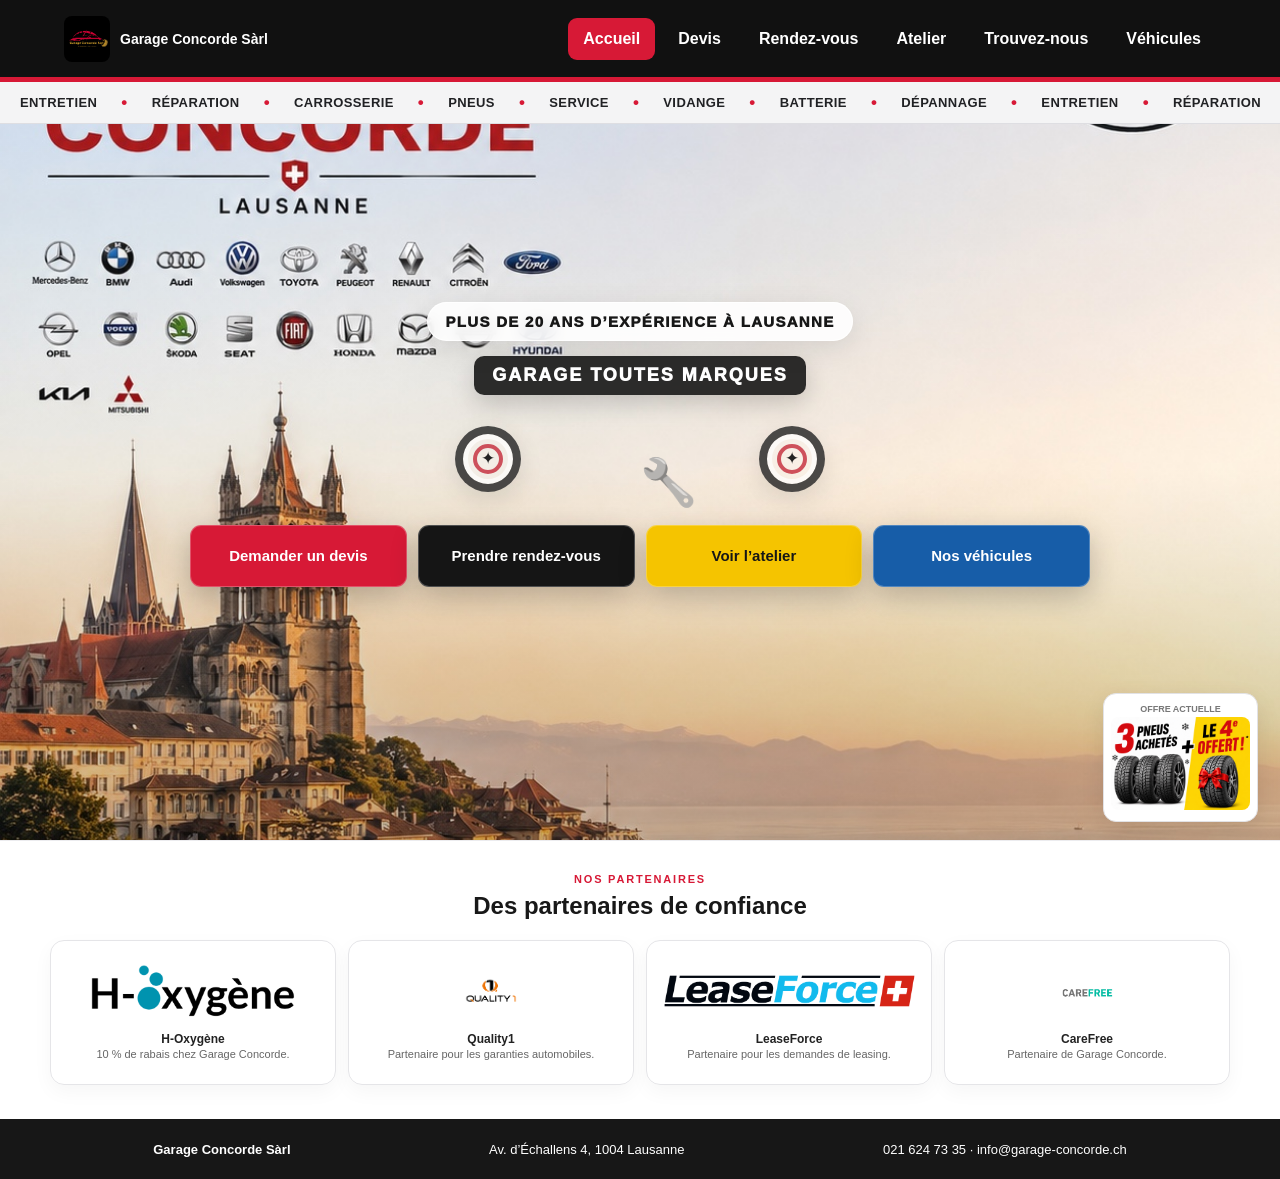
==== commit 97cbf470: "Add files via upload" ====
--- a/index.html
+++ b/index.html
@@ -28,18 +28,16 @@
       <div class="experience-v12">PLUS DE 20 ANS D’EXPÉRIENCE À LAUSANNE</div>
       <div class="all-brands">GARAGE TOUTES MARQUES</div>
 
-      <div class="brand-motion brand-motion-v12" aria-label="Toutes marques automobiles">
-        <div class="brand-track">
-          <span>Mercedes-Benz</span><span>BMW</span><span>Audi</span><span>Volkswagen</span>
-          <span>Toyota</span><span>Peugeot</span><span>Renault</span><span>Citroën</span>
-          <span>Ford</span><span>Opel</span><span>Volvo</span><span>Škoda</span>
-          <span>SEAT</span><span>Fiat</span><span>Honda</span><span>Mazda</span>
-          <span>Nissan</span><span>Hyundai</span><span>Kia</span><span>Mitsubishi</span>
-          <span>Mercedes-Benz</span><span>BMW</span><span>Audi</span><span>Volkswagen</span>
-          <span>Toyota</span><span>Peugeot</span><span>Renault</span><span>Citroën</span>
-          <span>Ford</span><span>Opel</span><span>Volvo</span><span>Škoda</span>
-          <span>SEAT</span><span>Fiat</span><span>Honda</span><span>Mazda</span>
-          <span>Nissan</span><span>Hyundai</span><span>Kia</span><span>Mitsubishi</span>
+      <div class="garage-motion" aria-hidden="true">
+        <div class="motion-wheel wheel-left">
+          <div class="wheel-rim">✦</div>
+        </div>
+        <div class="motion-tools">
+          <span class="tool tool-a">🔧</span>
+          <span class="tool tool-b">🔧</span>
+        </div>
+        <div class="motion-wheel wheel-right">
+          <div class="wheel-rim">✦</div>
         </div>
       </div>
 
--- a/styles.css
+++ b/styles.css
@@ -555,3 +555,68 @@
   .main-actions-v12{grid-template-columns:1fr 1fr}
   .main-actions-v12 .main-btn{font-size:12px;min-height:50px}
 }
+
+/* V13 - animation discrète roues + clés, sans noms des marques */
+.garage-motion{
+  position:relative;
+  width:min(640px,88vw);
+  height:92px;
+  margin:18px auto 20px;
+  display:flex;
+  align-items:center;
+  justify-content:center;
+  gap:64px;
+  pointer-events:none;
+}
+.motion-wheel{
+  width:66px;height:66px;border-radius:50%;
+  border:8px solid rgba(25,25,25,.78);
+  box-shadow:inset 0 0 0 5px rgba(255,255,255,.65),0 8px 24px rgba(0,0,0,.10);
+  display:grid;place-items:center;
+  background:rgba(255,255,255,.28);
+  animation:gcWheel 12s linear infinite;
+}
+.wheel-right{animation-direction:reverse;animation-duration:15s}
+.wheel-rim{
+  width:30px;height:30px;border-radius:50%;
+  border:4px solid rgba(190,20,38,.72);
+  display:grid;place-items:center;color:#222;font-size:17px;
+}
+.motion-tools{
+  position:relative;width:110px;height:72px;
+  opacity:.78;
+}
+.tool{
+  position:absolute;left:50%;top:50%;
+  font-size:46px;line-height:1;
+  filter:grayscale(1);
+  transform-origin:50% 55%;
+}
+.tool-a{animation:gcToolA 9s ease-in-out infinite}
+.tool-b{animation:gcToolB 11s ease-in-out infinite;opacity:.55}
+@keyframes gcWheel{to{transform:rotate(360deg)}}
+@keyframes gcToolA{
+  0%,100%{transform:translate(-50%,-50%) rotate(-28deg)}
+  50%{transform:translate(-50%,-50%) rotate(18deg)}
+}
+@keyframes gcToolB{
+  0%,100%{transform:translate(-50%,-50%) rotate(48deg)}
+  50%{transform:translate(-50%,-50%) rotate(8deg)}
+}
+@media (prefers-reduced-motion:reduce){
+  .motion-wheel,.tool{animation:none!important}
+}
+@media(max-width:850px){
+  .garage-motion{height:72px;gap:34px;margin:14px auto 16px}
+  .motion-wheel{width:52px;height:52px;border-width:6px}
+  .wheel-rim{width:24px;height:24px;border-width:3px;font-size:13px}
+  .motion-tools{width:82px;height:58px}
+  .tool{font-size:36px}
+}
+@media(max-width:430px){
+  .garage-motion{height:58px;gap:24px}
+  .motion-wheel{width:42px;height:42px;border-width:5px}
+  .wheel-rim{width:18px;height:18px;font-size:10px}
+  .motion-tools{width:62px;height:48px}
+  .tool{font-size:29px}
+}
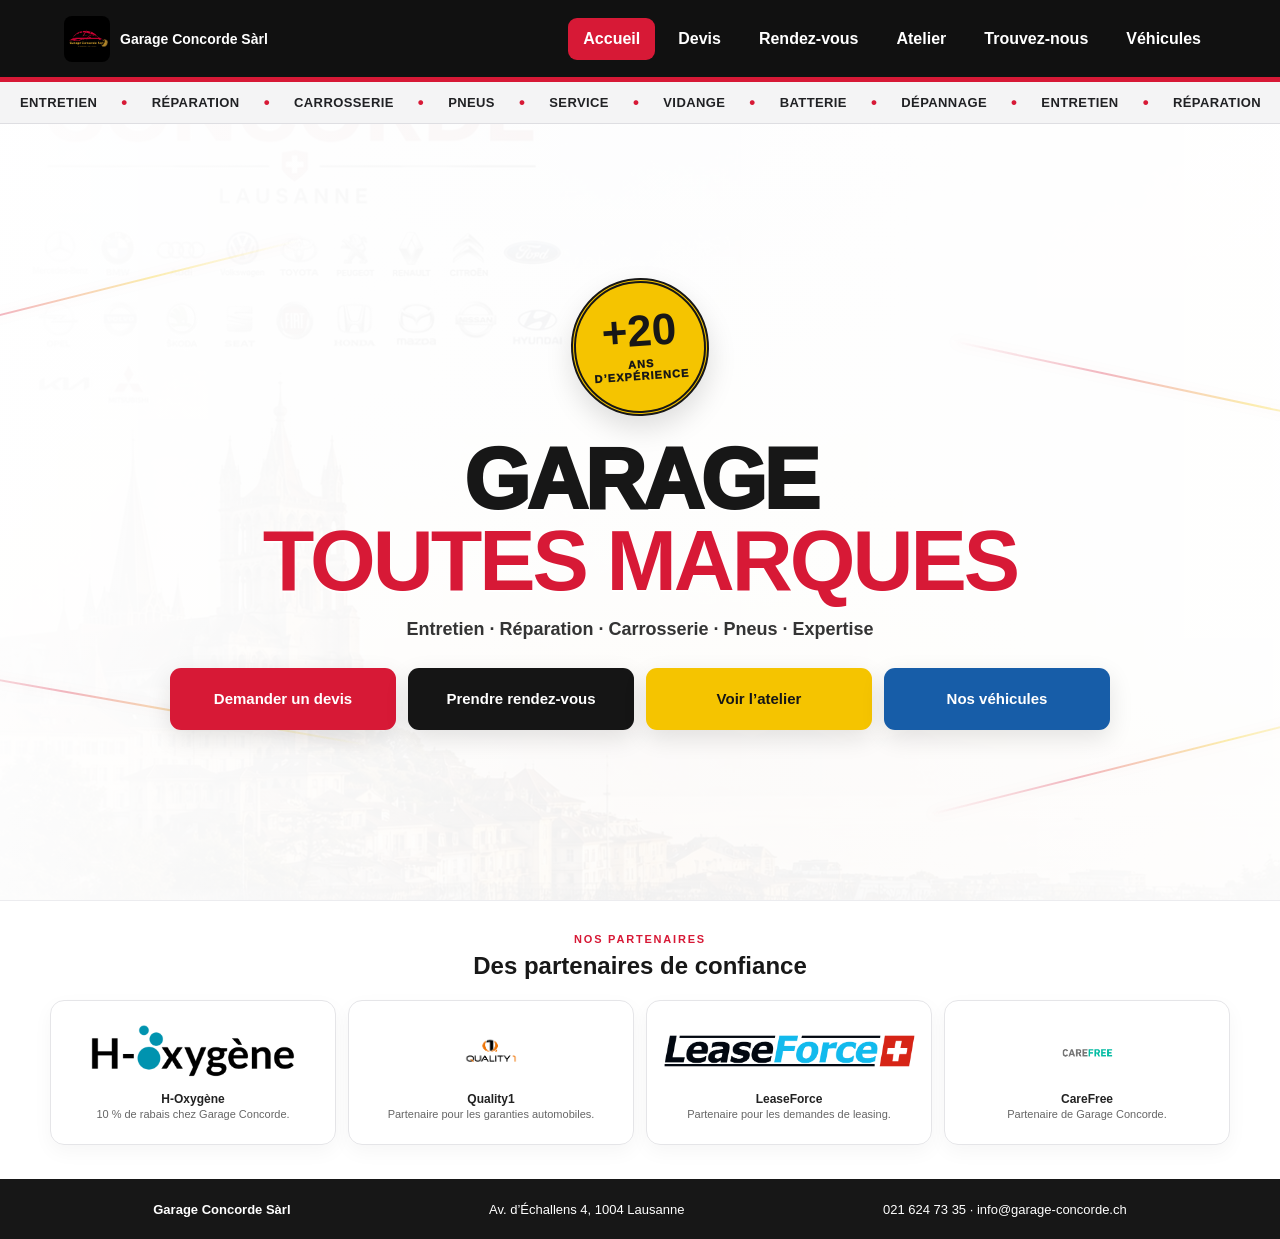
==== commit f85e6c2d: "Add files via upload" ====
--- a/index.html
+++ b/index.html
@@ -20,39 +20,20 @@
     </div>
   </div>
 
-  <section class="hero-v12">
-    <div class="hero-photo" aria-hidden="true"></div>
-    <div class="hero-shade" aria-hidden="true"></div>
-
-    <div class="hero-center hero-center-v12">
-      <div class="experience-v12">PLUS DE 20 ANS D’EXPÉRIENCE À LAUSANNE</div>
-      <div class="all-brands">GARAGE TOUTES MARQUES</div>
-
-      <div class="garage-motion" aria-hidden="true">
-        <div class="motion-wheel wheel-left">
-          <div class="wheel-rim">✦</div>
-        </div>
-        <div class="motion-tools">
-          <span class="tool tool-a">🔧</span>
-          <span class="tool tool-b">🔧</span>
-        </div>
-        <div class="motion-wheel wheel-right">
-          <div class="wheel-rim">✦</div>
-        </div>
-      </div>
-
-      <div class="main-actions main-actions-v12">
+  <section class="hero-v13">
+    <img class="hero-bg-v13" src="accueil_lausanne.jpeg" alt="Lausanne - Garage Concorde toutes marques">
+    <div class="spark-lines" aria-hidden="true"><span></span><span></span><span></span><span></span></div>
+    <div class="hero-center-v13">
+      <div class="experience-stamp"><strong>+20</strong><span>ANS<br>D’EXPÉRIENCE</span></div>
+      <div class="all-brands">GARAGE <b>TOUTES MARQUES</b></div>
+      <p>Entretien · Réparation · Carrosserie · Pneus · Expertise</p>
+      <div class="hero-actions-v13">
         <a class="main-btn red" href="devis.html">Demander un devis</a>
         <a class="main-btn black" href="rendez-vous.html">Prendre rendez-vous</a>
         <a class="main-btn gold" href="atelier.html">Voir l’atelier</a>
         <a class="main-btn blue" href="https://www.autoscout24.ch/fr/s/seller-1173342" target="_blank" rel="noopener">Nos véhicules</a>
       </div>
     </div>
-
-    <aside class="promo-v9 promo-v12">
-      <span>OFFRE ACTUELLE</span>
-      <img src="promo_pneus.jpeg" alt="Promotion Garage Concorde">
-    </aside>
   </section>
 <section class="partners-section"><div class="partners-inner">
 <div class="partners-title"><span>NOS PARTENAIRES</span><h2>Des partenaires de confiance</h2></div>
--- a/styles.css
+++ b/styles.css
@@ -421,202 +421,31 @@
 .partner-card img{width:100%;height:58px;object-fit:contain;margin-bottom:10px}.partner-card p{font-size:11px;line-height:1.35;color:#666;margin:0}.partner-card strong{color:#222;font-size:12px}
 @media(max-width:800px){.partner-grid{grid-template-columns:1fr 1fr}.partner-card{min-height:125px}.partner-card img{height:45px}}
 
-
-/* V12 - nouvelle photo de profil Lausanne, sans nom du garage au centre */
-.hero-v12{
-  position:relative;
-  min-height:calc(100vh - 184px);
-  display:flex;
-  align-items:center;
-  justify-content:center;
-  padding:44px 25px 128px;
-  overflow:hidden;
-  background:#f5f5f5;
-}
-.hero-photo{
-  position:absolute;
-  inset:0;
-  background-image:url("hero-lausanne.jpeg");
-  background-size:cover;
-  background-position:center center;
-  z-index:0;
-}
-.hero-shade{
-  position:absolute;
-  inset:0;
-  z-index:1;
-  background:linear-gradient(180deg,rgba(255,255,255,.04) 0%,rgba(255,255,255,.02) 48%,rgba(0,0,0,.20) 100%);
-  pointer-events:none;
-}
-.hero-center-v12{
-  position:relative;
-  z-index:3;
-  width:min(940px,100%);
-  text-align:center;
-  padding-top:8px;
-}
-.experience-v12{
-  display:inline-block;
-  padding:10px 18px;
-  border-radius:999px;
-  background:rgba(255,255,255,.88);
-  border:1px solid rgba(255,255,255,.9);
-  box-shadow:0 8px 28px rgba(0,0,0,.10);
-  color:#171717;
-  font-size:15px;
-  font-weight:950;
-  letter-spacing:1.3px;
-  backdrop-filter:blur(7px);
-}
-.all-brands{
-  margin:15px auto 0;
-  width:max-content;
-  max-width:100%;
-  padding:9px 18px;
-  border-radius:10px;
-  background:rgba(18,18,18,.88);
-  color:#fff;
-  font-size:18px;
-  font-weight:950;
-  letter-spacing:2px;
-  box-shadow:0 8px 24px rgba(0,0,0,.18);
-}
-.brand-motion-v12{
-  position:relative;
-  left:auto;right:auto;bottom:auto;
-  height:76px;
-  margin:22px auto 22px;
-  opacity:.92;
-  z-index:auto;
-  mask-image:linear-gradient(90deg,transparent 0,#000 7%,#000 93%,transparent 100%);
-  -webkit-mask-image:linear-gradient(90deg,transparent 0,#000 7%,#000 93%,transparent 100%);
-}
-.brand-motion-v12 .brand-track span{
-  min-width:120px;
-  height:52px;
-  background:rgba(255,255,255,.88);
-  border-color:rgba(255,255,255,.95);
-  box-shadow:0 7px 18px rgba(0,0,0,.10);
-  color:#181818;
-}
-.main-actions-v12{
-  width:min(900px,100%);
-  margin:0 auto;
-}
-.main-actions-v12 .main-btn{
-  border:1px solid rgba(255,255,255,.25);
-  box-shadow:0 10px 28px rgba(0,0,0,.22);
-}
-.promo-v12{
-  bottom:18px;
-  right:22px;
-}
-@media(max-width:850px){
-  .hero-v12{
-    min-height:calc(100vh - 150px);
-    padding:30px 14px 138px;
-  }
-  .hero-photo{
-    background-size:cover;
-    background-position:center center;
-  }
-  .experience-v12{
-    font-size:11px;
-    letter-spacing:.8px;
-    padding:9px 12px;
-  }
-  .all-brands{
-    font-size:15px;
-    letter-spacing:1.2px;
-    padding:8px 12px;
-  }
-  .brand-motion-v12{
-    bottom:auto;
-    height:58px;
-    margin:17px auto 18px;
-    opacity:.90;
-  }
-  .brand-motion-v12 .brand-track span{
-    min-width:94px;
-    height:42px;
-    font-size:10px;
-  }
-  .main-actions-v12{grid-template-columns:1fr 1fr}
-  .promo-v12{right:50%;transform:translateX(50%);bottom:10px}
-}
-@media(max-width:430px){
-  .hero-v12{padding:24px 12px 132px}
-  .hero-photo{
-    background-size:cover;
-    background-position:42% center;
-  }
-  .experience-v12{font-size:10px}
-  .all-brands{font-size:13px}
-  .main-actions-v12{grid-template-columns:1fr 1fr}
-  .main-actions-v12 .main-btn{font-size:12px;min-height:50px}
-}
-
-/* V13 - animation discrète roues + clés, sans noms des marques */
-.garage-motion{
-  position:relative;
-  width:min(640px,88vw);
-  height:92px;
-  margin:18px auto 20px;
-  display:flex;
-  align-items:center;
-  justify-content:center;
-  gap:64px;
-  pointer-events:none;
-}
-.motion-wheel{
-  width:66px;height:66px;border-radius:50%;
-  border:8px solid rgba(25,25,25,.78);
-  box-shadow:inset 0 0 0 5px rgba(255,255,255,.65),0 8px 24px rgba(0,0,0,.10);
-  display:grid;place-items:center;
-  background:rgba(255,255,255,.28);
-  animation:gcWheel 12s linear infinite;
-}
-.wheel-right{animation-direction:reverse;animation-duration:15s}
-.wheel-rim{
-  width:30px;height:30px;border-radius:50%;
-  border:4px solid rgba(190,20,38,.72);
-  display:grid;place-items:center;color:#222;font-size:17px;
-}
-.motion-tools{
-  position:relative;width:110px;height:72px;
-  opacity:.78;
-}
-.tool{
-  position:absolute;left:50%;top:50%;
-  font-size:46px;line-height:1;
-  filter:grayscale(1);
-  transform-origin:50% 55%;
-}
-.tool-a{animation:gcToolA 9s ease-in-out infinite}
-.tool-b{animation:gcToolB 11s ease-in-out infinite;opacity:.55}
-@keyframes gcWheel{to{transform:rotate(360deg)}}
-@keyframes gcToolA{
-  0%,100%{transform:translate(-50%,-50%) rotate(-28deg)}
-  50%{transform:translate(-50%,-50%) rotate(18deg)}
-}
-@keyframes gcToolB{
-  0%,100%{transform:translate(-50%,-50%) rotate(48deg)}
-  50%{transform:translate(-50%,-50%) rotate(8deg)}
-}
-@media (prefers-reduced-motion:reduce){
-  .motion-wheel,.tool{animation:none!important}
-}
-@media(max-width:850px){
-  .garage-motion{height:72px;gap:34px;margin:14px auto 16px}
-  .motion-wheel{width:52px;height:52px;border-width:6px}
-  .wheel-rim{width:24px;height:24px;border-width:3px;font-size:13px}
-  .motion-tools{width:82px;height:58px}
-  .tool{font-size:36px}
-}
-@media(max-width:430px){
-  .garage-motion{height:58px;gap:24px}
-  .motion-wheel{width:42px;height:42px;border-width:5px}
-  .wheel-rim{width:18px;height:18px;font-size:10px}
-  .motion-tools{width:62px;height:48px}
-  .tool{font-size:29px}
-}
+/* V12 - accueil avec la photo Lausanne fournie */
+.hero-v12{position:relative;min-height:calc(100vh - 150px);display:flex;align-items:center;justify-content:center;padding:22px 24px 120px;background:#f6f6f6;overflow:hidden}
+.hero-photo-v12{width:min(1180px,96vw);max-height:calc(100vh - 245px);object-fit:contain;display:block;border-radius:18px;box-shadow:0 18px 55px rgba(0,0,0,.12)}
+.hero-actions-v12{position:absolute;left:50%;bottom:35px;transform:translateX(-50%);z-index:4;width:min(980px,94vw);display:grid;grid-template-columns:repeat(4,1fr);gap:12px}
+.hero-actions-v12 .main-btn{text-align:center;display:flex;align-items:center;justify-content:center;min-height:58px}
+@media(max-width:760px){.hero-v12{min-height:auto;padding:14px 12px 20px;display:block}.hero-photo-v12{width:100%;max-height:none;border-radius:12px}.hero-actions-v12{position:static;transform:none;width:100%;grid-template-columns:1fr 1fr;margin-top:14px}.hero-actions-v12 .main-btn{min-height:52px;font-size:14px}}
+@media(max-width:420px){.hero-actions-v12{grid-template-columns:1fr}}
+
+
+/* V13 - accueil demandé: aucune roue/clé, tampon jaune, centre simple, éclats discrets */
+.hero-v12{display:none!important}
+.hero-v13{position:relative;min-height:calc(100vh - 124px);display:grid;place-items:center;overflow:hidden;background:#f7f7f7;padding:54px 24px 70px;isolation:isolate}
+.hero-bg-v13{position:absolute;inset:0;width:100%;height:100%;object-fit:cover;object-position:center 58%;z-index:-3;opacity:.27;filter:saturate(.72) contrast(.9) brightness(1.13)}
+.hero-v13:after{content:"";position:absolute;inset:0;z-index:-2;background:linear-gradient(90deg,rgba(255,255,255,.95),rgba(255,255,255,.72) 50%,rgba(255,255,255,.90)),linear-gradient(180deg,rgba(255,255,255,.5),rgba(255,255,255,.12))}
+.hero-center-v13{width:min(940px,94vw);text-align:center;position:relative;z-index:2}
+.experience-stamp{width:138px;height:138px;border-radius:50%;margin:0 auto 24px;background:#f5c400;color:#171717;border:5px double #171717;display:flex;flex-direction:column;align-items:center;justify-content:center;box-shadow:0 12px 28px rgba(0,0,0,.13);transform:rotate(-4deg)}
+.experience-stamp strong{font-size:44px;line-height:.85}.experience-stamp span{font-size:11px;line-height:1.1;font-weight:950;letter-spacing:1.1px;margin-top:8px}
+.all-brands{font-size:clamp(42px,6.6vw,86px);font-weight:950;line-height:.95;letter-spacing:-3px;color:#171717;text-shadow:0 2px 0 rgba(255,255,255,.9)}
+.all-brands b{display:block;color:#d71936}
+.hero-center-v13>p{font-size:clamp(14px,1.5vw,18px);font-weight:800;color:#343434;margin:18px 0 28px}
+.hero-actions-v13{display:grid;grid-template-columns:repeat(4,1fr);gap:12px}
+.spark-lines{position:absolute;inset:0;z-index:-1;pointer-events:none;overflow:hidden;opacity:.34}
+.spark-lines span{position:absolute;height:2px;width:36vw;min-width:280px;background:linear-gradient(90deg,transparent,rgba(215,25,54,.9),rgba(245,196,0,.9),transparent);box-shadow:0 0 14px rgba(215,25,54,.25);transform:rotate(-14deg);animation:sparkSweep 9s ease-in-out infinite}
+.spark-lines span:nth-child(1){left:-12%;top:22%}.spark-lines span:nth-child(2){right:-10%;top:34%;animation-delay:1.8s;transform:rotate(12deg)}.spark-lines span:nth-child(3){left:-7%;bottom:25%;animation-delay:3.6s;transform:rotate(10deg)}.spark-lines span:nth-child(4){right:-8%;bottom:18%;animation-delay:5.4s}
+@keyframes sparkSweep{0%,100%{opacity:.10;translate:-4% 0}50%{opacity:.75;translate:5% 0}}
+@media(max-width:760px){.hero-v13{min-height:calc(100vh - 130px);padding:34px 15px 44px}.hero-bg-v13{object-position:42% center;opacity:.19}.experience-stamp{width:108px;height:108px;margin-bottom:18px;border-width:4px}.experience-stamp strong{font-size:34px}.experience-stamp span{font-size:9px}.all-brands{font-size:46px;letter-spacing:-2px}.hero-center-v13>p{font-size:13px;line-height:1.5;margin:15px 0 22px}.hero-actions-v13{grid-template-columns:1fr 1fr;gap:9px}.hero-actions-v13 .main-btn{min-height:54px;font-size:13px}.spark-lines{opacity:.18}}
+@media(max-width:430px){.all-brands{font-size:39px}.hero-actions-v13{grid-template-columns:1fr}.hero-actions-v13 .main-btn{min-height:50px}.experience-stamp{width:96px;height:96px}.service-ticker{height:34px}}
+@media(prefers-reduced-motion:reduce){.spark-lines span{animation:none}}
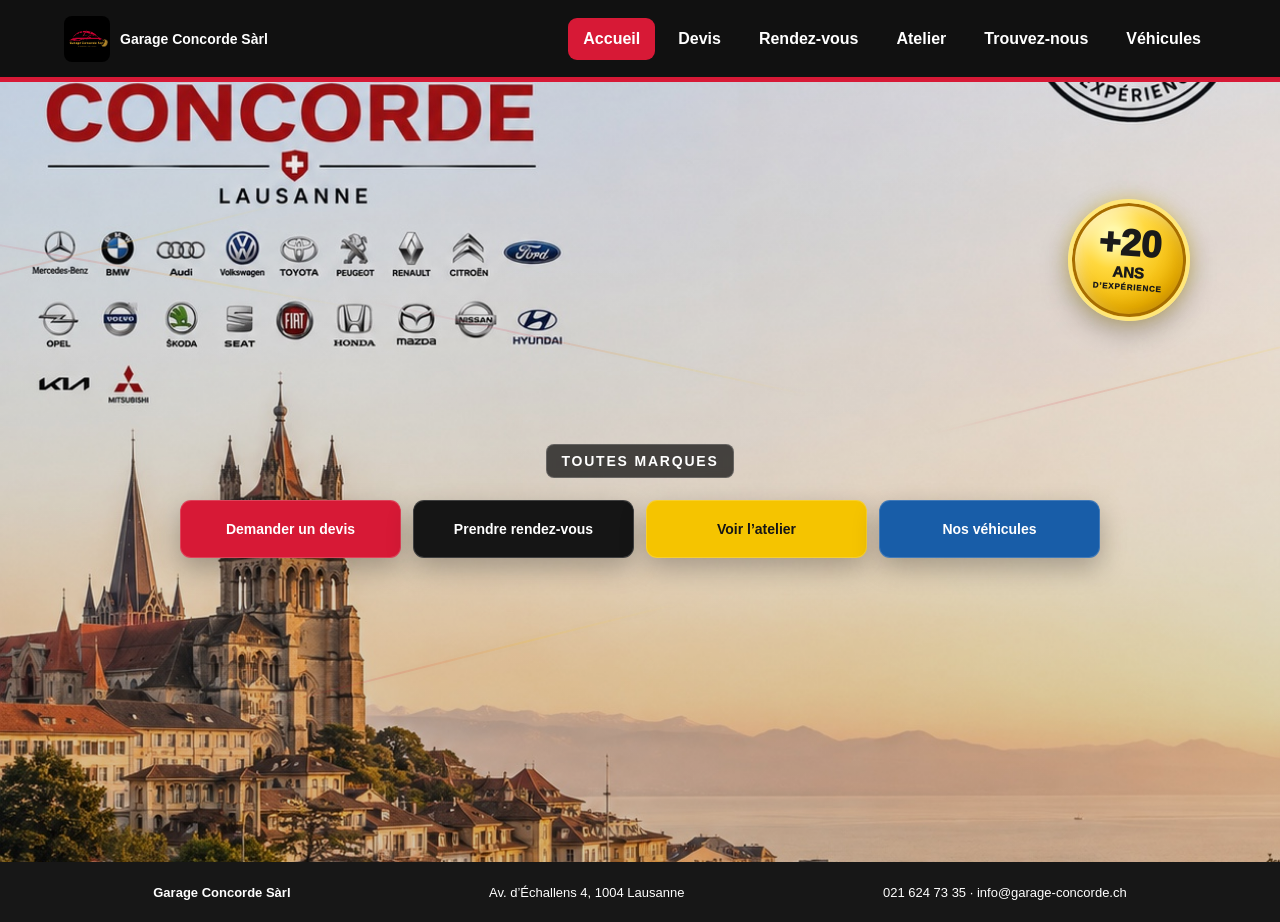
==== commit ef497058: "Add files via upload" ====
--- a/index.html
+++ b/index.html
@@ -8,41 +8,38 @@
 </header>
 
 
-<main class="home-v9">
-  <div class="service-ticker" aria-label="Prestations Garage Concorde">
-    <div class="ticker-track">
-      <span>Entretien</span><i>•</i><span>Réparation</span><i>•</i><span>Carrosserie</span><i>•</i>
-      <span>Pneus</span><i>•</i><span>Service</span><i>•</i><span>Vidange</span><i>•</i>
-      <span>Batterie</span><i>•</i><span>Dépannage</span><i>•</i>
-      <span>Entretien</span><i>•</i><span>Réparation</span><i>•</i><span>Carrosserie</span><i>•</i>
-      <span>Pneus</span><i>•</i><span>Service</span><i>•</i><span>Vidange</span><i>•</i>
-      <span>Batterie</span><i>•</i><span>Dépannage</span>
+
+<main class="home-v15">
+  <section class="hero-v15">
+    <div class="hero-photo-v15" aria-hidden="true"></div>
+
+    <div class="spark-lines" aria-hidden="true">
+      <span class="spark s1"></span>
+      <span class="spark s2"></span>
+      <span class="spark s3"></span>
+      <span class="spark s4"></span>
+      <span class="spark s5"></span>
     </div>
-  </div>
 
-  <section class="hero-v13">
-    <img class="hero-bg-v13" src="accueil_lausanne.jpeg" alt="Lausanne - Garage Concorde toutes marques">
-    <div class="spark-lines" aria-hidden="true"><span></span><span></span><span></span><span></span></div>
-    <div class="hero-center-v13">
-      <div class="experience-stamp"><strong>+20</strong><span>ANS<br>D’EXPÉRIENCE</span></div>
-      <div class="all-brands">GARAGE <b>TOUTES MARQUES</b></div>
-      <p>Entretien · Réparation · Carrosserie · Pneus · Expertise</p>
-      <div class="hero-actions-v13">
-        <a class="main-btn red" href="devis.html">Demander un devis</a>
-        <a class="main-btn black" href="rendez-vous.html">Prendre rendez-vous</a>
-        <a class="main-btn gold" href="atelier.html">Voir l’atelier</a>
-        <a class="main-btn blue" href="https://www.autoscout24.ch/fr/s/seller-1173342" target="_blank" rel="noopener">Nos véhicules</a>
+    <div class="experience-badge-v15" aria-label="Plus de 20 ans d'expérience">
+      <span class="plus">+20</span>
+      <span class="years">ANS</span>
+      <small>D’EXPÉRIENCE</small>
+    </div>
+
+    <div class="hero-content-v15">
+      <div class="small-title-v15">TOUTES MARQUES</div>
+
+      <div class="main-actions-v15">
+        <a class="main-btn-v15 red" href="devis.html">Demander un devis</a>
+        <a class="main-btn-v15 black" href="rendez-vous.html">Prendre rendez-vous</a>
+        <a class="main-btn-v15 gold" href="atelier.html">Voir l’atelier</a>
+        <a class="main-btn-v15 blue" href="https://www.autoscout24.ch/fr/s/seller-1173342" target="_blank" rel="noopener">Nos véhicules</a>
       </div>
     </div>
   </section>
-<section class="partners-section"><div class="partners-inner">
-<div class="partners-title"><span>NOS PARTENAIRES</span><h2>Des partenaires de confiance</h2></div>
-<div class="partner-grid">
-<div class="partner-card"><img src="h-oxygene.png" alt="H-Oxygène"><p><strong>H-Oxygène</strong><br>10 % de rabais chez Garage Concorde.</p></div>
-<div class="partner-card"><img src="quality1.png" alt="Quality1"><p><strong>Quality1</strong><br>Partenaire pour les garanties automobiles.</p></div>
-<div class="partner-card"><img src="leaseforce.png" alt="LeaseForce"><p><strong>LeaseForce</strong><br>Partenaire pour les demandes de leasing.</p></div>
-<div class="partner-card"><img src="carefree.png" alt="CareFree"><p><strong>CareFree</strong><br>Partenaire de Garage Concorde.</p></div>
-</div></div></section></main>
+</main>
+
 
 
 <footer><b>Garage Concorde Sàrl</b><span>Av. d’Échallens 4, 1004 Lausanne</span><span>021 624 73 35 · info@garage-concorde.ch</span></footer>
--- a/styles.css
+++ b/styles.css
@@ -432,11 +432,11 @@
 
 /* V13 - accueil demandé: aucune roue/clé, tampon jaune, centre simple, éclats discrets */
 .hero-v12{display:none!important}
-.hero-v13{position:relative;min-height:calc(100vh - 124px);display:grid;place-items:center;overflow:hidden;background:#f7f7f7;padding:54px 24px 70px;isolation:isolate}
-.hero-bg-v13{position:absolute;inset:0;width:100%;height:100%;object-fit:cover;object-position:center 58%;z-index:-3;opacity:.27;filter:saturate(.72) contrast(.9) brightness(1.13)}
-.hero-v13:after{content:"";position:absolute;inset:0;z-index:-2;background:linear-gradient(90deg,rgba(255,255,255,.95),rgba(255,255,255,.72) 50%,rgba(255,255,255,.90)),linear-gradient(180deg,rgba(255,255,255,.5),rgba(255,255,255,.12))}
+.hero-v13{position:relative;min-height:calc(100vh - 124px);display:grid;place-items:center;overflow:hidden;background:#111;padding:54px 24px 70px;isolation:isolate}
+.hero-bg-v13{position:absolute;inset:0;width:100%;height:100%;object-fit:cover;object-position:center 58%;z-index:-3;opacity:1;filter:saturate(1.05) contrast(1.03) brightness(.88)}
+.hero-v13:after{content:"";position:absolute;inset:0;z-index:-2;background:linear-gradient(180deg,rgba(0,0,0,.10),rgba(0,0,0,.30))}
 .hero-center-v13{width:min(940px,94vw);text-align:center;position:relative;z-index:2}
-.experience-stamp{width:138px;height:138px;border-radius:50%;margin:0 auto 24px;background:#f5c400;color:#171717;border:5px double #171717;display:flex;flex-direction:column;align-items:center;justify-content:center;box-shadow:0 12px 28px rgba(0,0,0,.13);transform:rotate(-4deg)}
+.experience-stamp{position:absolute;right:-70px;top:-95px;width:138px;height:138px;border-radius:50%;margin:0;background:linear-gradient(145deg,#fff47a 0%,#ffd21a 38%,#d99a00 72%,#fff06a 100%);color:#171717;border:4px solid #fff2a0;display:flex;flex-direction:column;align-items:center;justify-content:center;box-shadow:inset 0 3px 9px rgba(255,255,255,.9),inset 0 -8px 14px rgba(120,75,0,.25),0 10px 28px rgba(0,0,0,.38);transform:rotate(5deg)}
 .experience-stamp strong{font-size:44px;line-height:.85}.experience-stamp span{font-size:11px;line-height:1.1;font-weight:950;letter-spacing:1.1px;margin-top:8px}
 .all-brands{font-size:clamp(42px,6.6vw,86px);font-weight:950;line-height:.95;letter-spacing:-3px;color:#171717;text-shadow:0 2px 0 rgba(255,255,255,.9)}
 .all-brands b{display:block;color:#d71936}
@@ -446,6 +446,201 @@
 .spark-lines span{position:absolute;height:2px;width:36vw;min-width:280px;background:linear-gradient(90deg,transparent,rgba(215,25,54,.9),rgba(245,196,0,.9),transparent);box-shadow:0 0 14px rgba(215,25,54,.25);transform:rotate(-14deg);animation:sparkSweep 9s ease-in-out infinite}
 .spark-lines span:nth-child(1){left:-12%;top:22%}.spark-lines span:nth-child(2){right:-10%;top:34%;animation-delay:1.8s;transform:rotate(12deg)}.spark-lines span:nth-child(3){left:-7%;bottom:25%;animation-delay:3.6s;transform:rotate(10deg)}.spark-lines span:nth-child(4){right:-8%;bottom:18%;animation-delay:5.4s}
 @keyframes sparkSweep{0%,100%{opacity:.10;translate:-4% 0}50%{opacity:.75;translate:5% 0}}
-@media(max-width:760px){.hero-v13{min-height:calc(100vh - 130px);padding:34px 15px 44px}.hero-bg-v13{object-position:42% center;opacity:.19}.experience-stamp{width:108px;height:108px;margin-bottom:18px;border-width:4px}.experience-stamp strong{font-size:34px}.experience-stamp span{font-size:9px}.all-brands{font-size:46px;letter-spacing:-2px}.hero-center-v13>p{font-size:13px;line-height:1.5;margin:15px 0 22px}.hero-actions-v13{grid-template-columns:1fr 1fr;gap:9px}.hero-actions-v13 .main-btn{min-height:54px;font-size:13px}.spark-lines{opacity:.18}}
+@media(max-width:760px){.hero-v13{min-height:calc(100vh - 130px);padding:34px 15px 44px}.hero-bg-v13{object-position:42% center;opacity:1}.experience-stamp{width:108px;height:108px;margin-bottom:18px;border-width:4px}.experience-stamp strong{font-size:34px}.experience-stamp span{font-size:9px}.all-brands{font-size:46px;letter-spacing:-2px}.hero-center-v13>p{font-size:13px;line-height:1.5;margin:15px 0 22px}.hero-actions-v13{grid-template-columns:1fr 1fr;gap:9px}.hero-actions-v13 .main-btn{min-height:54px;font-size:13px}.spark-lines{opacity:.18}}
 @media(max-width:430px){.all-brands{font-size:39px}.hero-actions-v13{grid-template-columns:1fr}.hero-actions-v13 .main-btn{min-height:50px}.experience-stamp{width:96px;height:96px}.service-ticker{height:34px}}
 @media(prefers-reduced-motion:reduce){.spark-lines span{animation:none}}
+
+.garage-mini{display:inline-block;background:rgba(0,0,0,.78);color:#fff;border:1px solid rgba(255,255,255,.28);border-radius:12px;padding:12px 24px;font-size:clamp(16px,2vw,24px);font-weight:900;letter-spacing:.5px;box-shadow:0 8px 24px rgba(0,0,0,.22);margin-bottom:22px}
+@media(max-width:760px){.experience-stamp{position:absolute;right:6px;top:-78px}.garage-mini{font-size:16px;padding:10px 18px;margin-bottom:18px}}
+
+/* V15 - Lausanne visible, titre discret, badge +20 ans en 3D */
+.home-v15{
+  min-height:calc(100vh - 120px);
+  background:#111;
+  overflow:hidden;
+}
+.hero-v15{
+  position:relative;
+  min-height:calc(100vh - 120px);
+  display:flex;
+  align-items:center;
+  justify-content:center;
+  padding:38px 24px 90px;
+  overflow:hidden;
+}
+.hero-photo-v15{
+  position:absolute;
+  inset:0;
+  background:url("hero-lausanne.jpeg") center center/cover no-repeat;
+  z-index:0;
+}
+.hero-v15:after{
+  content:"";
+  position:absolute;
+  inset:0;
+  background:linear-gradient(180deg,rgba(0,0,0,.05),rgba(0,0,0,.16));
+  z-index:1;
+  pointer-events:none;
+}
+.hero-content-v15{
+  position:relative;
+  z-index:4;
+  text-align:center;
+  width:min(920px,95%);
+  margin-top:110px;
+}
+.small-title-v15{
+  display:inline-block;
+  padding:8px 14px;
+  border-radius:8px;
+  background:rgba(10,10,10,.72);
+  border:1px solid rgba(255,255,255,.18);
+  color:#fff;
+  font-size:14px;
+  font-weight:900;
+  letter-spacing:1.8px;
+  text-transform:uppercase;
+  backdrop-filter:blur(4px);
+}
+.main-actions-v15{
+  display:grid;
+  grid-template-columns:repeat(4,1fr);
+  gap:12px;
+  margin-top:22px;
+}
+.main-btn-v15{
+  min-height:58px;
+  display:grid;
+  place-items:center;
+  padding:12px 14px;
+  border-radius:11px;
+  color:#fff;
+  font-weight:900;
+  font-size:14px;
+  text-decoration:none;
+  box-shadow:0 10px 26px rgba(0,0,0,.26);
+  border:1px solid rgba(255,255,255,.18);
+  transition:.2s ease;
+}
+.main-btn-v15:hover{transform:translateY(-2px)}
+.main-btn-v15.red{background:#d71936}
+.main-btn-v15.black{background:#151515}
+.main-btn-v15.gold{background:#f5c400;color:#151515}
+.main-btn-v15.blue{background:#185da8}
+
+.experience-badge-v15{
+  position:absolute;
+  z-index:5;
+  right:7%;
+  top:15%;
+  width:122px;
+  height:122px;
+  border-radius:50%;
+  display:flex;
+  flex-direction:column;
+  align-items:center;
+  justify-content:center;
+  color:#1a1a1a;
+  background:
+    radial-gradient(circle at 35% 30%,#fff8a7 0 8%,#ffd83d 30%,#f1b600 68%,#ba7b00 100%);
+  border:4px solid #ffe779;
+  box-shadow:
+    inset 0 0 0 3px #a76d00,
+    inset -8px -10px 18px rgba(118,68,0,.22),
+    inset 7px 7px 16px rgba(255,255,255,.55),
+    0 10px 28px rgba(0,0,0,.28),
+    0 0 18px rgba(255,210,0,.38);
+  transform:rotate(4deg);
+}
+.experience-badge-v15 .plus{
+  font-size:37px;
+  line-height:.85;
+  font-weight:950;
+}
+.experience-badge-v15 .years{
+  font-size:15px;
+  font-weight:950;
+  margin-top:5px;
+}
+.experience-badge-v15 small{
+  font-size:8px;
+  font-weight:950;
+  letter-spacing:.8px;
+  margin-top:2px;
+}
+
+/* petites lignes brillantes, sans voile blanc */
+.spark-lines{
+  position:absolute;
+  inset:0;
+  z-index:2;
+  pointer-events:none;
+  overflow:hidden;
+}
+.spark{
+  position:absolute;
+  width:135px;
+  height:2px;
+  border-radius:999px;
+  background:linear-gradient(90deg,transparent,rgba(255,255,255,.95),#ffd04c,transparent);
+  box-shadow:0 0 8px rgba(255,255,255,.8),0 0 14px rgba(255,196,0,.45);
+  opacity:.44;
+  transform:rotate(-28deg);
+  animation:sparkMove 7s ease-in-out infinite;
+}
+.s1{left:8%;top:22%;animation-delay:0s}
+.s2{left:28%;top:31%;width:95px;animation-delay:1.2s}
+.s3{right:22%;top:24%;width:120px;animation-delay:2.2s}
+.s4{right:9%;top:38%;width:85px;animation-delay:3.3s}
+.s5{left:18%;bottom:26%;width:110px;animation-delay:4.1s}
+@keyframes sparkMove{
+  0%,100%{transform:translateX(-8px) rotate(-28deg);opacity:.18}
+  50%{transform:translateX(8px) rotate(-28deg);opacity:.58}
+}
+
+@media(max-width:800px){
+  .hero-v15{
+    min-height:auto;
+    padding:28px 14px 150px;
+  }
+  .hero-photo-v15{
+    background-position:43% center;
+  }
+  .hero-content-v15{
+    margin-top:145px;
+    width:100%;
+  }
+  .small-title-v15{
+    font-size:11px;
+    padding:7px 11px;
+    letter-spacing:1.2px;
+  }
+  .main-actions-v15{
+    grid-template-columns:1fr 1fr;
+    gap:9px;
+  }
+  .main-btn-v15{
+    min-height:52px;
+    font-size:12px;
+    padding:10px 8px;
+  }
+  .experience-badge-v15{
+    width:94px;
+    height:94px;
+    right:12px;
+    top:18px;
+  }
+  .experience-badge-v15 .plus{font-size:29px}
+  .experience-badge-v15 .years{font-size:12px}
+  .experience-badge-v15 small{font-size:6.5px}
+  .spark{opacity:.26;width:90px}
+}
+@media(max-width:430px){
+  .hero-content-v15{margin-top:155px}
+  .main-actions-v15{grid-template-columns:1fr 1fr}
+  .main-btn-v15{font-size:11px}
+  .small-title-v15{font-size:10px}
+}
+@media(prefers-reduced-motion:reduce){
+  .spark{animation:none}
+}
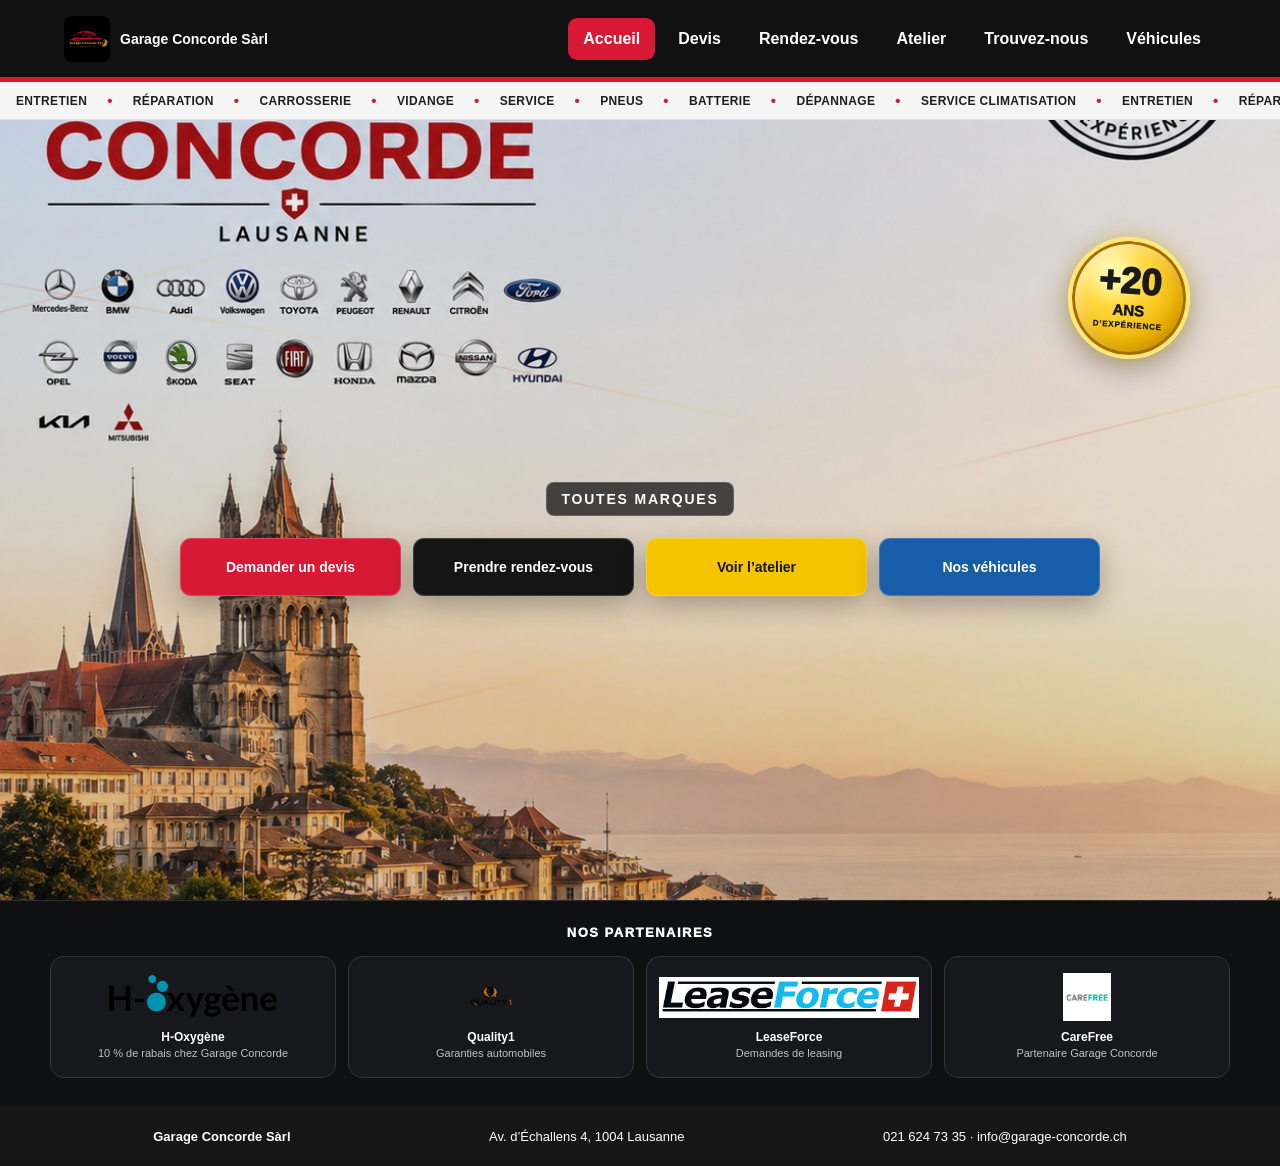
==== commit ea142652: "Add files via upload" ====
--- a/index.html
+++ b/index.html
@@ -6,6 +6,18 @@
   <a class="brand" href="index.html"><img src="logo.jpeg" alt="Garage Concorde"><span>Garage Concorde Sàrl</span></a>
   <nav><a class="active" href="index.html">Accueil</a><a href="devis.html">Devis</a><a href="rendez-vous.html">Rendez-vous</a><a href="atelier.html">Atelier</a><a href="trouvez-nous.html">Trouvez-nous</a><a href="https://www.autoscout24.ch/fr/s/seller-1173342" target="_blank" rel="noopener">Véhicules</a></nav>
 </header>
+
+<div class="service-ticker-v16" aria-label="Prestations">
+  <div class="ticker-track-v16">
+    <span>Entretien</span><i>•</i><span>Réparation</span><i>•</i><span>Carrosserie</span><i>•</i>
+    <span>Vidange</span><i>•</i><span>Service</span><i>•</i><span>Pneus</span><i>•</i>
+    <span>Batterie</span><i>•</i><span>Dépannage</span><i>•</i><span>Service climatisation</span><i>•</i>
+    <span>Entretien</span><i>•</i><span>Réparation</span><i>•</i><span>Carrosserie</span><i>•</i>
+    <span>Vidange</span><i>•</i><span>Service</span><i>•</i><span>Pneus</span><i>•</i>
+    <span>Batterie</span><i>•</i><span>Dépannage</span><i>•</i><span>Service climatisation</span>
+  </div>
+</div>
+
 
 
 
@@ -38,6 +50,31 @@
       </div>
     </div>
   </section>
+
+<section class="partners-section-v16">
+  <div class="partners-inner-v16">
+    <div class="partners-title-v16">NOS PARTENAIRES</div>
+    <div class="partner-grid-v16">
+      <div class="partner-card-v16">
+        <img src="h-oxygene.png" alt="H-Oxygène">
+        <p><strong>H-Oxygène</strong><br><span>10 % de rabais chez Garage Concorde</span></p>
+      </div>
+      <div class="partner-card-v16">
+        <img src="quality1.png" alt="Quality1">
+        <p><strong>Quality1</strong><br><span>Garanties automobiles</span></p>
+      </div>
+      <div class="partner-card-v16">
+        <img src="leaseforce.png" alt="LeaseForce">
+        <p><strong>LeaseForce</strong><br><span>Demandes de leasing</span></p>
+      </div>
+      <div class="partner-card-v16">
+        <img src="carefree.png" alt="CareFree">
+        <p><strong>CareFree</strong><br><span>Partenaire Garage Concorde</span></p>
+      </div>
+    </div>
+  </div>
+</section>
+
 </main>
 
 
--- a/styles.css
+++ b/styles.css
@@ -644,3 +644,117 @@
 @media(prefers-reduced-motion:reduce){
   .spark{animation:none}
 }
+
+/* V16 - barre prestations + partenaires + correction mobile de la photo */
+.service-ticker-v16{
+  height:38px;
+  display:flex;
+  align-items:center;
+  overflow:hidden;
+  white-space:nowrap;
+  background:#f5f5f6;
+  border-bottom:1px solid #dedee2;
+}
+.ticker-track-v16{
+  display:inline-flex;
+  align-items:center;
+  gap:20px;
+  min-width:max-content;
+  padding-left:16px;
+  animation:tickerV16 26s linear infinite;
+  font-size:12px;
+  font-weight:900;
+  color:#1d1e21;
+  text-transform:uppercase;
+  letter-spacing:.35px;
+}
+.ticker-track-v16 i{font-style:normal;color:#d71936;font-size:15px}
+@keyframes tickerV16{from{transform:translateX(0)}to{transform:translateX(-50%)}}
+
+.partners-section-v16{
+  background:#0f1012;
+  color:#fff;
+  padding:24px 18px 28px;
+  border-top:1px solid #2d2e31;
+}
+.partners-inner-v16{max-width:1180px;margin:auto}
+.partners-title-v16{
+  text-align:center;
+  font-size:13px;
+  font-weight:950;
+  letter-spacing:1.5px;
+  margin-bottom:16px;
+}
+.partner-grid-v16{
+  display:grid;
+  grid-template-columns:repeat(4,1fr);
+  gap:12px;
+}
+.partner-card-v16{
+  min-height:122px;
+  background:#17181b;
+  border:1px solid #34363b;
+  border-radius:14px;
+  display:flex;
+  flex-direction:column;
+  align-items:center;
+  justify-content:center;
+  text-align:center;
+  padding:12px;
+}
+.partner-card-v16 img{
+  width:100%;
+  height:48px;
+  object-fit:contain;
+  margin-bottom:8px;
+}
+.partner-card-v16 p{margin:0;font-size:11px;line-height:1.35;color:#e4e4e6}
+.partner-card-v16 strong{font-size:12px;color:#fff}
+.partner-card-v16 span{color:#bfc1c6}
+
+@media(max-width:800px){
+  /* On mobile, show more of the upper-left part of the supplied Lausanne image,
+     so the Garage Concorde logo printed in the photo is visible. */
+  .hero-photo-v15{
+    background-size:auto 100%;
+    background-position:24% center;
+    background-repeat:no-repeat;
+    background-color:#efe8df;
+  }
+  .hero-v15{
+    min-height:720px;
+    padding-top:18px;
+    padding-bottom:46px;
+    align-items:flex-end;
+  }
+  .hero-content-v15{
+    margin-top:0;
+    margin-bottom:22px;
+  }
+  .experience-badge-v15{
+    right:14px;
+    top:18px;
+  }
+  .service-ticker-v16{height:34px}
+  .ticker-track-v16{
+    font-size:10px;
+    gap:15px;
+    animation-duration:22s;
+  }
+  .partner-grid-v16{grid-template-columns:1fr 1fr;gap:8px}
+  .partner-card-v16{min-height:108px;padding:9px}
+  .partner-card-v16 img{height:38px}
+  .partner-card-v16 p{font-size:9px}
+  .partner-card-v16 strong{font-size:10px}
+}
+@media(max-width:430px){
+  .hero-photo-v15{
+    background-size:auto 100%;
+    background-position:20% center;
+  }
+  .hero-v15{min-height:690px}
+  .partner-grid-v16{grid-template-columns:1fr 1fr}
+}
+@media(prefers-reduced-motion:reduce){
+  .ticker-track-v16{animation:none}
+}
